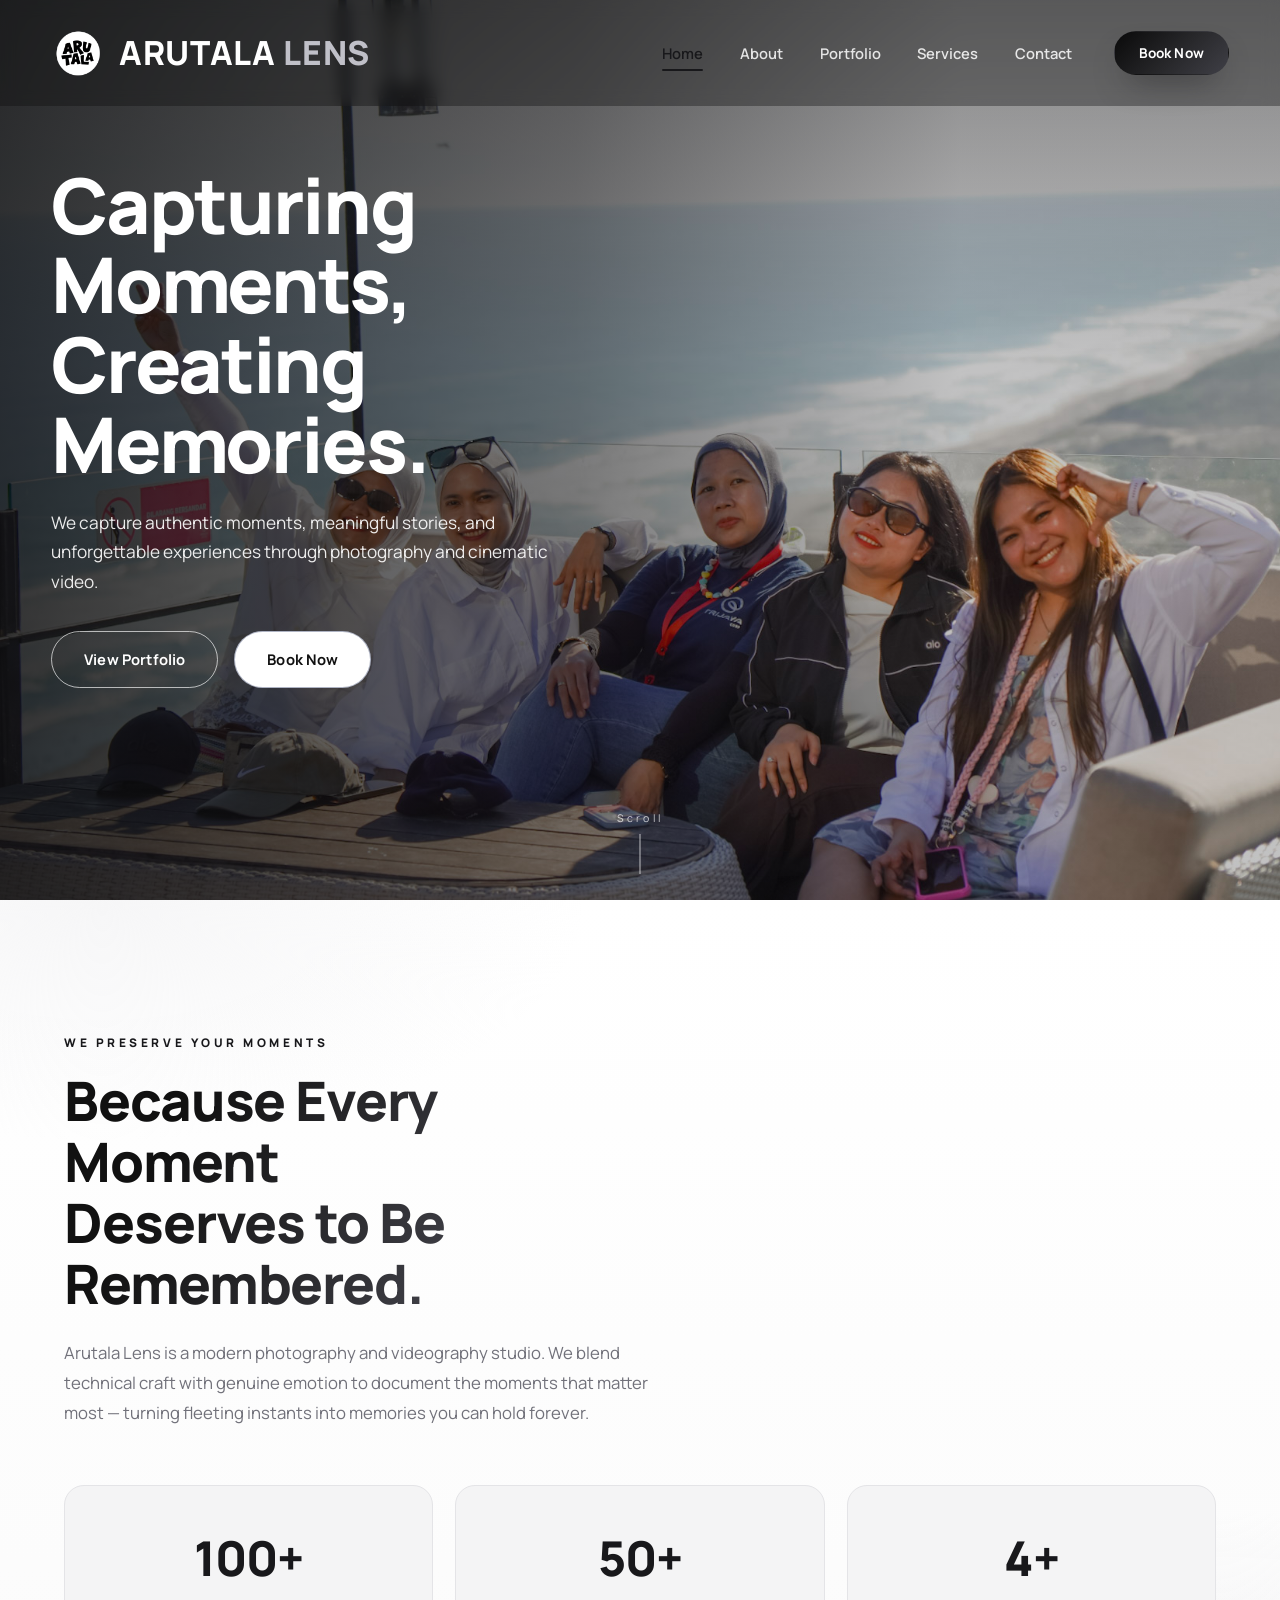
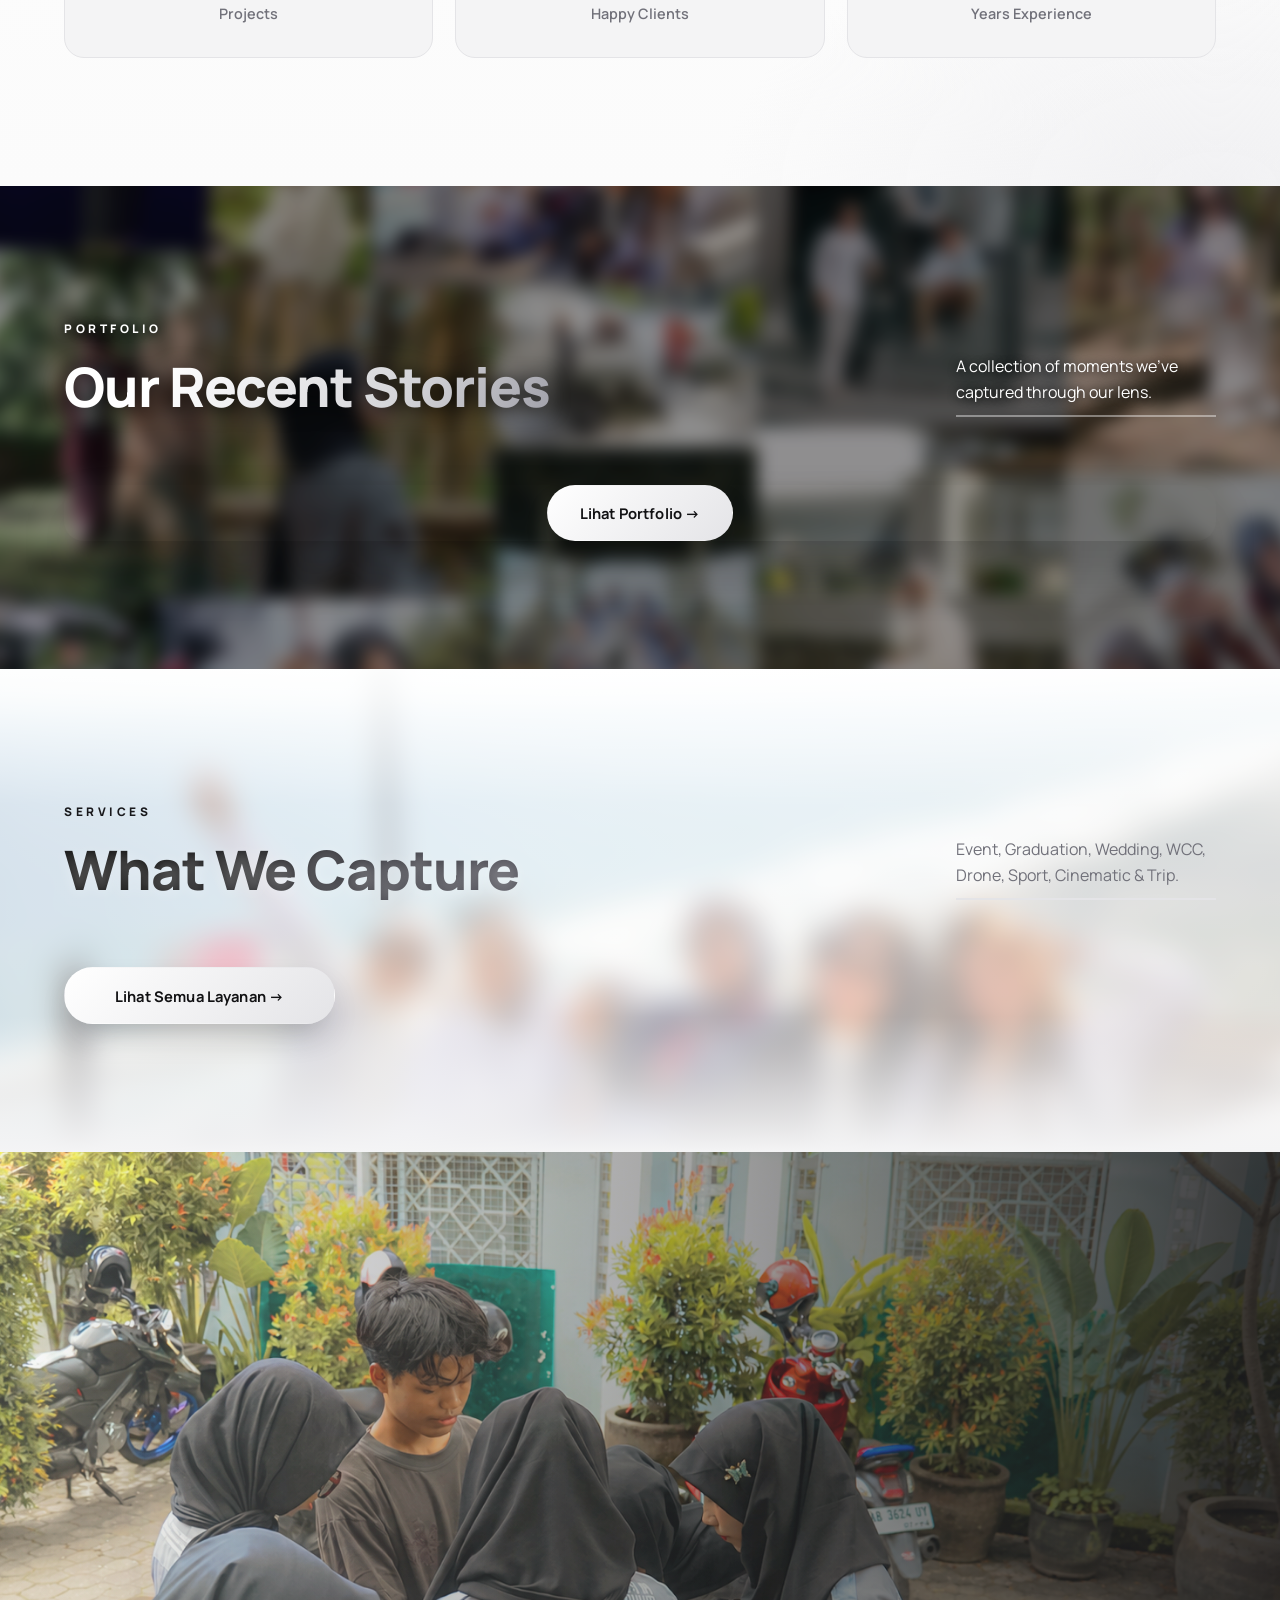
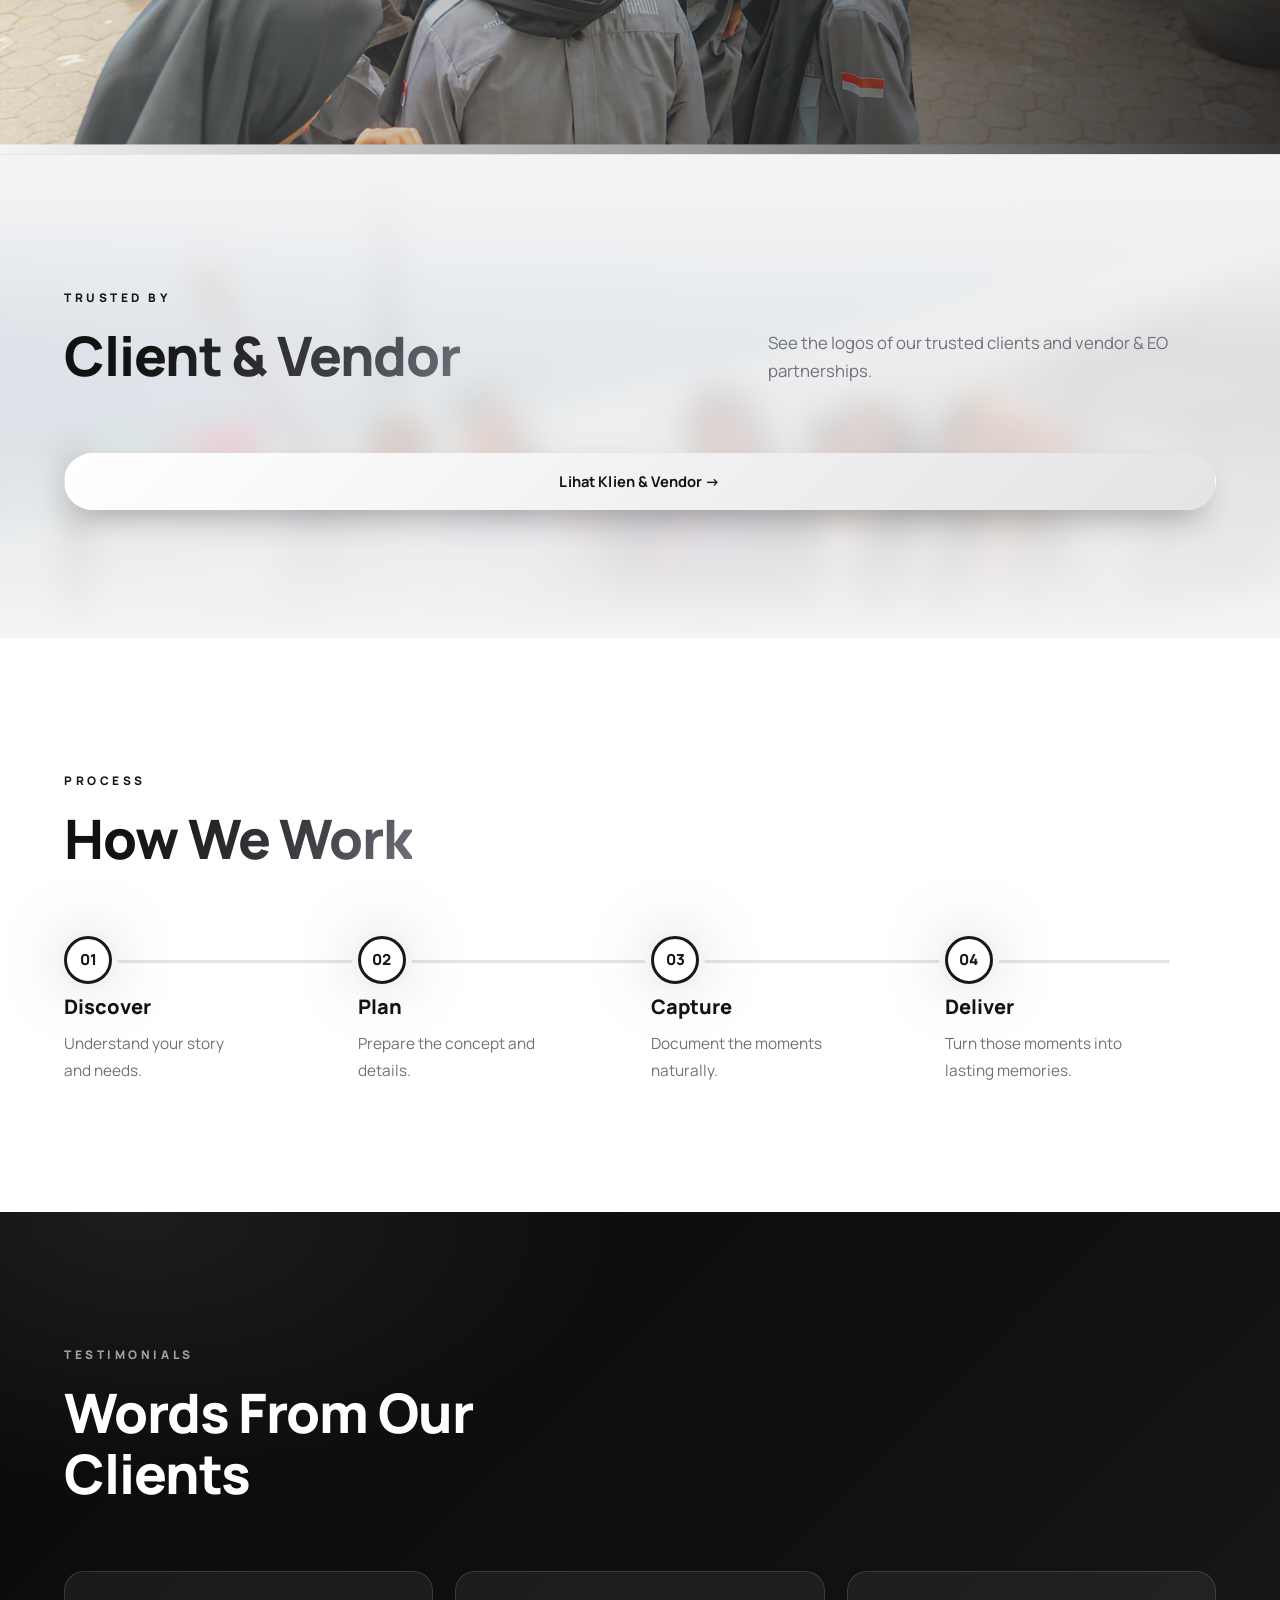
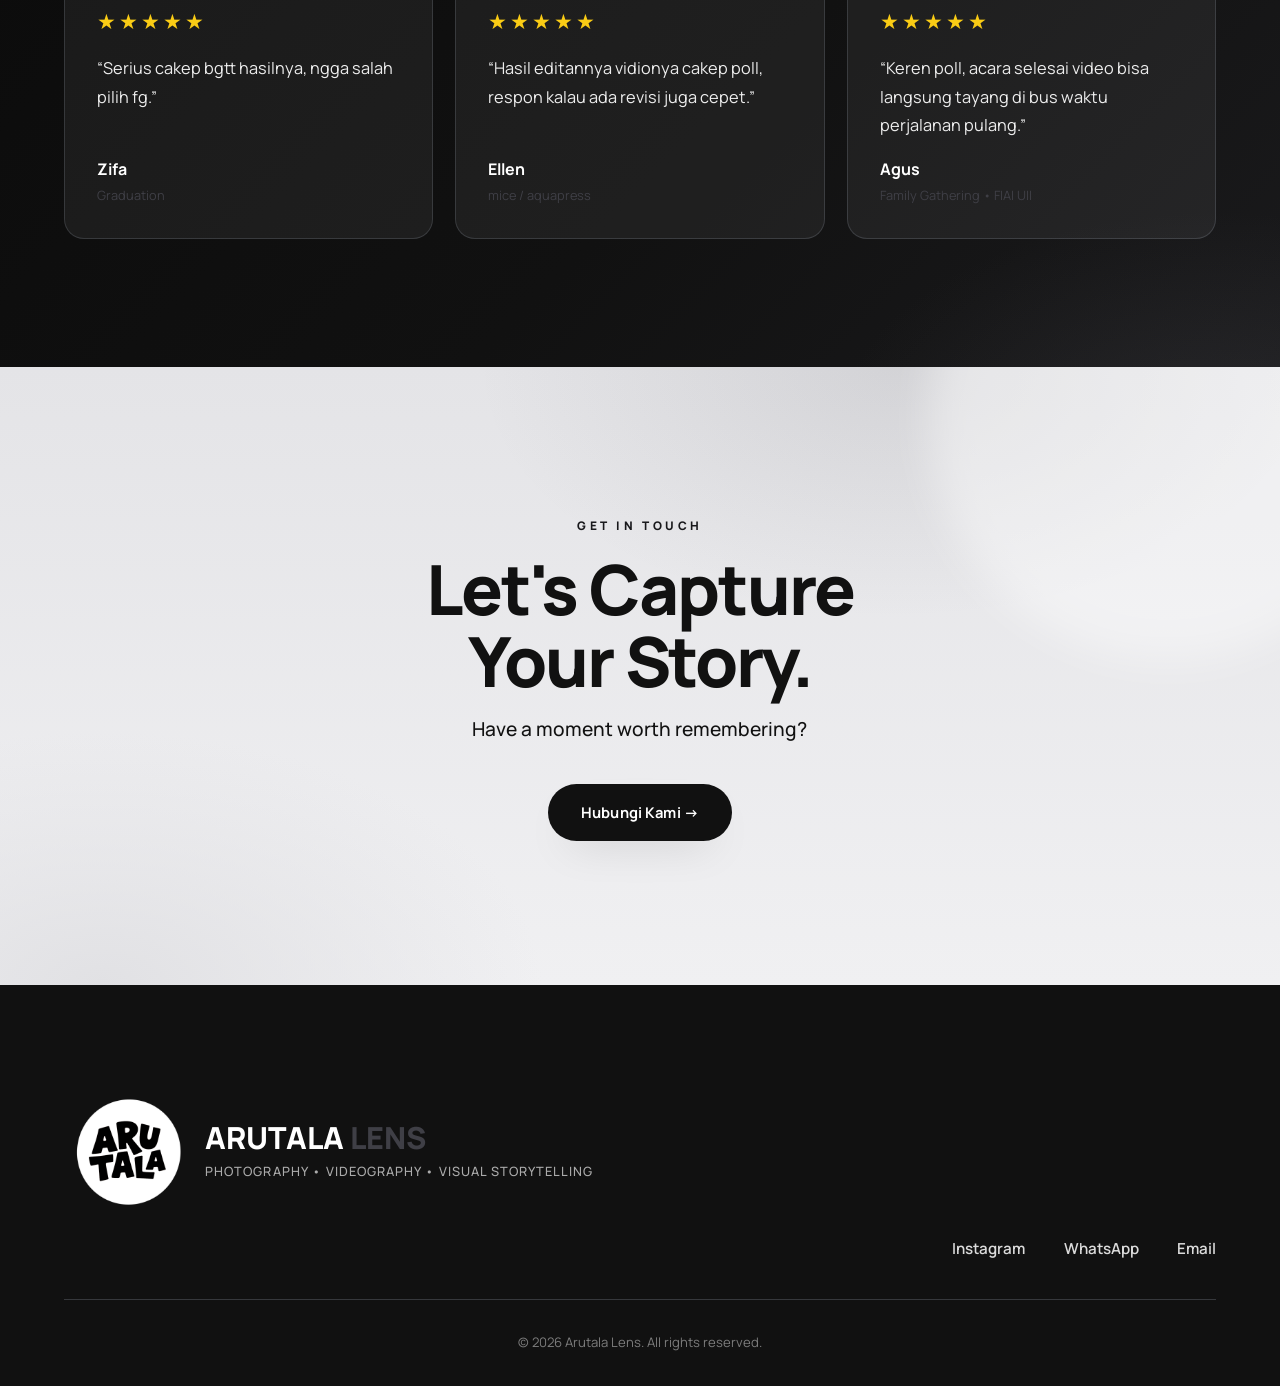
==== index.html @ d54beae3 "Deploy Arutala Lens v2 — multi-page site with about/portfolio/services/contact" ====
<!DOCTYPE html>
<html lang="en">
<head>
  <meta charset="UTF-8" />
  <meta name="viewport" content="width=device-width, initial-scale=1.0" />
  <title>Arutala Lens — Photography • Videography • Documentation</title>
  <meta name="description" content="Arutala Lens is a modern photography and videography studio preserving authentic moments through cinematic visual storytelling." />

  <!-- Typography -->
  <link rel="preconnect" href="https://fonts.googleapis.com" />
  <link rel="preconnect" href="https://fonts.gstatic.com" crossorigin />
  <link href="https://fonts.googleapis.com/css2?family=Manrope:wght@300;400;500;600;700;800&display=swap" rel="stylesheet" />

  <link rel="stylesheet" href="css/style.css?v=117" />
</head>
<body>

  <!-- ================= NAVBAR ================= -->
  <header class="nav" id="navbar">
    <a href="#home" class="nav__brand">
      <img class="nav__logo-img" src="img/logo-arutala.png" alt="Arutala Lens logo" />
      <span class="nav__brandtext">Arutala <em>Lens</em></span>
    </a>

    <nav class="nav__menu" id="navMenu" aria-label="Main navigation">
      <a href="#home" class="nav__link active">Home</a>
      <a href="about.html" class="nav__link">About</a>
      <a href="portfolio.html" class="nav__link">Portfolio</a>
      <a href="services.html" class="nav__link">Services</a>
      <a href="contact.html" class="nav__link">Contact</a>
    </nav>

    <div class="nav__right">
      <div class="nav__cta-wrap"><a href="https://wa.me/62882005742702" class="btn btn--primary nav__cta" style="padding:0.6rem 1.5rem;font-size:0.85rem;">Book Now</a></div>
      <button class="nav__toggle" id="navToggle" aria-label="Toggle menu" aria-expanded="false">
        <span></span><span></span><span></span>
      </button>
    </div>
  </header>

  <!-- ================= HERO ================= -->
  <section class="hero" id="home">
    <div class="hero__bg" aria-hidden="true">
      <video class="hero__video" autoplay muted loop playsinline preload="auto" poster="img/hero-bg.jpg">
        <source src="img/hero-video.mp4" type="video/mp4" />
      </video>
    </div>
    <div class="hero__shade" aria-hidden="true"></div>

    <div class="container hero__inner">
      <div class="hero__content">
        <h1 class="hero__title reveal" data-delay="80">Capturing<br />Moments,<br /><span class="hero__title-accent">Creating</span><br />Memories.</h1>
        <p class="hero__sub reveal" data-delay="160">
          We capture authentic moments, meaningful stories, and unforgettable
          experiences through photography and cinematic video.
        </p>
        <div class="hero__actions reveal" data-delay="240">
          <a href="#portfolio" class="btn btn--ghost-light">View Portfolio</a>
          <a href="https://wa.me/62882005742702" class="btn btn--secondary">Book Now</a>
        </div>
      </div>
    </div>

    <div class="hero__scroll" aria-hidden="true">
      <span>Scroll</span>
      <span class="hero__line"></span>
    </div>
  </section>

  <!-- ================= TRUST / INTRO ================= -->
  <section class="intro">
    <div class="container">
      <div class="intro__text reveal">
        <p class="eyebrow reveal">We Preserve Your Moments</p>
        <h2 class="section-title reveal" data-delay="80">Because Every Moment<br />Deserves to Be Remembered.</h2>
        <p class="intro__para reveal" data-delay="160">
          Arutala Lens is a modern photography and videography studio. We blend
          technical craft with genuine emotion to document the moments that matter
          most — turning fleeting instants into memories you can hold forever.
        </p>
      </div>

      <div class="intro__stats reveal" data-delay="240">
        <div class="stat">
          <span class="stat__num">100+</span>
          <span class="stat__label">Projects</span>
        </div>
        <div class="stat">
          <span class="stat__num">50+</span>
          <span class="stat__label">Happy Clients</span>
        </div>
        <div class="stat">
          <span class="stat__num">4+</span>
          <span class="stat__label">Years Experience</span>
        </div>
      </div>
    </div>
  </section>

  <!-- ================= PORTFOLIO (dipindah ke portfolio.html) ================= -->
  <section class="portfolio" id="portfolio">
    <div class="portfolio__bg" aria-hidden="true">
      <img src="download/portoo.jpeg" alt="" />
      <div class="portfolio__bg-shade"></div>
    </div>
    <div class="container">
      <div class="section-head reveal">
        <div>
          <p class="eyebrow">Portfolio</p>
          <h2 class="section-title">Our Recent Stories</h2>
        </div>
        <p class="section-sub">A collection of moments we've captured through our lens.</p>
      </div>
      <div class="portfolio__photo reveal" style="display:flex;justify-content:center;">
        <a href="portfolio.html" class="btn btn--primary btn--bright">Lihat Portfolio &rarr;</a>
      </div>
    </div>
  </section>

  <!-- ================= SERVICES (dipindah ke services.html) ================= -->
  <section class="services" id="services">
    <div class="services__bg" aria-hidden="true">
      <img src="img/hero-bg.jpg" alt="" />
      <div class="services__bg-shade"></div>
    </div>
    <div class="container">
      <div class="section-head reveal">
        <div>
          <p class="eyebrow">Services</p>
          <h2 class="section-title">What We Capture</h2>
        </div>
        <p class="section-sub">Event, Graduation, Wedding, WCC, Drone, Sport, Cinematic &amp; Trip.</p>
      </div>
      <div class="services__grid reveal" style="justify-content:center;">
        <a href="services.html" class="btn btn--primary btn--bright">Lihat Semua Layanan &rarr;</a>
      </div>
    </div>
  </section>

  <!-- ================= ABOUT (link ke halaman multi-page) ================= -->
  <section class="about" id="about">
    <div class="about__bg"><img src="img/mee2.png" alt="" /></div>
    <div class="about__bg-shade"></div>
    <div class="container about__grid">
      <div class="about__text reveal" data-delay="120">
        <p class="eyebrow">About Arutala Lens</p>
        <h2 class="section-title">Your Story,<br />Through Our Lens.</h2>
        <p class="about__copy">
          Arutala Lens is a documentation studio focused on capturing genuine emotions
          and meaningful moments through photography and cinematic videography.
        </p>
        <a href="about.html" class="btn btn--primary btn--bright">Selengkapnya Tentang Kami &rarr;</a>
      </div>
    </div>
  </section>

  <!-- ================= CLIENTS & VENDORS (dipindah ke about.html) ================= -->
  <section class="clients" id="clients">
    <div class="clients__bg" aria-hidden="true">
      <img src="img/hero-bg.jpg" alt="" />
      <div class="clients__bg-shade"></div>
    </div>
    <div class="container">
      <div class="section-head reveal">
        <div>
          <p class="eyebrow">Trusted By</p>
          <h2 class="section-title">Client &amp; Vendor</h2>
        </div>
        <p class="clients__intro">See the logos of our trusted clients and vendor &amp; EO partnerships.</p>
      </div>
      <div class="clients__grid reveal" style="justify-content:center;">
        <a href="about.html" class="btn btn--primary btn--bright">Lihat Klien &amp; Vendor &rarr;</a>
      </div>
    </div>
  </section>

  <!-- ================= PROCESS ================= -->
  <section class="process">
    <div class="container">
      <div class="section-head reveal">
        <div>
          <p class="eyebrow">Process</p>
          <h2 class="section-title">How We Work</h2>
        </div>
      </div>

      <div class="timeline">
        <div class="timeline__node reveal" style="--i:0">
          <span class="timeline__bar"></span>
          <span class="timeline__num">01</span>
          <h4 class="timeline__title">Discover</h4>
          <p class="timeline__desc">Understand your story and needs.</p>
        </div>
        <div class="timeline__node reveal" style="--i:1">
          <span class="timeline__bar"></span>
          <span class="timeline__num">02</span>
          <h4 class="timeline__title">Plan</h4>
          <p class="timeline__desc">Prepare the concept and details.</p>
        </div>
        <div class="timeline__node reveal" style="--i:2">
          <span class="timeline__bar"></span>
          <span class="timeline__num">03</span>
          <h4 class="timeline__title">Capture</h4>
          <p class="timeline__desc">Document the moments naturally.</p>
        </div>
        <div class="timeline__node reveal" style="--i:3">
          <span class="timeline__bar"></span>
          <span class="timeline__num">04</span>
          <h4 class="timeline__title">Deliver</h4>
          <p class="timeline__desc">Turn those moments into lasting memories.</p>
        </div>
      </div>
    </div>
  </section>

  <!-- ================= TESTIMONIAL ================= -->
  <section class="testimonial">
    <div class="container">
      <div class="section-head reveal">
        <div>
          <p class="eyebrow" style="color:#A1A1AA">Testimonials</p>
          <h2 class="section-title" style="color:var(--white)">Words From Our Clients</h2>
        </div>
      </div>

      <div class="testimonial__grid">
        <figure class="quote reveal">
          <div class="quote__stars">&starf;&starf;&starf;&starf;&starf;</div>
          <blockquote>&ldquo;Serius cakep bgtt hasilnya, ngga salah pilih fg.&rdquo;</blockquote>
          <figcaption>
            <span class="quote__name">Zifa</span>
            <span class="quote__type">Graduation</span>
          </figcaption>
        </figure>
        <figure class="quote reveal" data-delay="100">
          <div class="quote__stars">&starf;&starf;&starf;&starf;&starf;</div>
          <blockquote>&ldquo;Hasil editannya vidionya cakep poll, respon kalau ada revisi juga cepet.&rdquo;</blockquote>
          <figcaption>
            <span class="quote__name">Ellen</span>
            <span class="quote__type">mice / aquapress</span>
          </figcaption>
        </figure>
        <figure class="quote reveal" data-delay="200">
          <div class="quote__stars">&starf;&starf;&starf;&starf;&starf;</div>
          <blockquote>&ldquo;Keren poll, acara selesai video bisa langsung tayang di bus waktu perjalanan pulang.&rdquo;</blockquote>
          <figcaption>
            <span class="quote__name">Agus</span>
            <span class="quote__type">Family Gathering &bull; FIAI UII</span>
          </figcaption>
        </figure>
      </div>
    </div>
  </section>

  <!-- ================= CTA / CONTACT (dipindah ke contact.html) ================= -->
  <section class="cta" id="contact">
    <div class="container cta__inner">

      <div class="cta__content">
        <p class="eyebrow reveal">Get in Touch</p>
        <h2 class="cta__title reveal" data-delay="80">Let's Capture<br />Your Story.</h2>
        <p class="cta__sub reveal" data-delay="160">Have a moment worth remembering?</p>
        <div class="cta__actions reveal" data-delay="240">
          <a href="contact.html" class="btn btn--navy btn--bright">Hubungi Kami &rarr;</a>
        </div>
      </div>
    </div>
  </section>

  <!-- ================= FOOTER ================= -->
  <footer class="footer">
    <div class="container footer__inner">
      <div class="footer__brand">
        <img class="footer__logo-img" src="img/logo-arutala.png" alt="Arutala Lens logo" />
        <div class="footer__brandtext">Arutala <em>Lens</em>
          <p class="footer__tag">Photography &bull; Videography &bull; Visual Storytelling</p>
        </div>
      </div>

      <div class="footer__links">
        <a href="https://www.instagram.com/arutala.lens?igsh=ZDhsaTB5b3d1OWEx" class="footer__link">Instagram</a>
        <a href="https://wa.me/62882005742702" class="footer__link">WhatsApp</a>
        <a href="mailto:hello@arutalalens.com" class="footer__link">Email</a>
      </div>
    </div>
    <p class="footer__copy">&copy; 2026 Arutala Lens. All rights reserved.</p>
  </footer>

  <script src="js/script.js"></script>
</body>
</html>
---- css/style.css ----
/* ============================================================
   ARUTALA LENS — Landing Page v2
   Modern • Clean • Cinematic • Professional (Blue theme)
   Palette: Monochrome — Black & Grey
   ============================================================ */

:root {
  --bright: #18181B;
  --sky: #3F3F46;
  --light: #E4E4E7;
  --very-light: #F4F4F5;
  --navy: #111111;
  --navy-deep: #0A0A0A;
  --white: #FFFFFF;
  --ink: #111111;
  --muted: #71717A;

  --radius: 20px;
  --radius-sm: 12px;

  --shadow-soft: 0 24px 60px -28px rgba(24, 24, 27, 0.4);
  --shadow-card: 0 18px 44px -22px rgba(17, 17, 17, 0.25);

  --glow: 0 0 60px rgba(120, 120, 128, 0.35);

  --ease: cubic-bezier(0.22, 1, 0.36, 1);
  --nav-h: 106px;
}

* { margin: 0; padding: 0; box-sizing: border-box; }

html {
  scroll-behavior: smooth;
  scroll-padding-top: var(--nav-h);
}

body {
  font-family: "Manrope", "Segoe UI", sans-serif;
  color: var(--ink);
  background: var(--white);
  line-height: 1.65;
  -webkit-font-smoothing: antialiased;
  overflow-x: hidden;
}

img { display: block; max-width: 100%; }
a { color: inherit; text-decoration: none; }

.container { width: min(1200px, 90%); margin-inline: auto; }

.eyebrow {
  display: inline-block;
  font-size: 0.74rem;
  font-weight: 800;
  letter-spacing: 0.3em;
  text-transform: uppercase;
  color: var(--bright);
  margin-bottom: 1.1rem;
}

.section-title {
  font-size: clamp(2rem, 4.4vw, 3.4rem);
  font-weight: 800;
  letter-spacing: -0.02em;
  line-height: 1.12;
  background: linear-gradient(120deg, #111111 20%, #3F3F46 70%, #71717A 100%);
  -webkit-background-clip: text;
  background-clip: text;
  color: transparent;
  max-width: 16ch;
}

/* ---------- Buttons ---------- */
.btn {
  display: inline-flex;
  align-items: center;
  justify-content: center;
  gap: 0.5rem;
  padding: 0.95rem 2rem;
  border-radius: 50px;
  font-family: "Manrope", sans-serif;
  font-size: 0.92rem;
  font-weight: 700;
  letter-spacing: 0.01em;
  cursor: pointer;
  border: 1.5px solid transparent;
  white-space: nowrap;
  transition: transform 0.4s var(--ease), box-shadow 0.4s var(--ease),
              background 0.3s, color 0.3s, border-color 0.3s, filter 0.3s;
}
.btn:hover { transform: translateY(-3px); }

.btn--primary {
  background: linear-gradient(135deg, #0A0A0A 0%, #28282B 55%, #3F3F46 100%);
  color: var(--white);
  box-shadow: 0 16px 32px -14px rgba(24, 24, 27, 0.7);
}
.btn--primary:hover {
  filter: brightness(1.08);
  box-shadow: 0 20px 40px -14px rgba(24, 24, 27, 0.8);
}
.btn--primary:hover { background: var(--sky); box-shadow: 0 22px 42px -16px rgba(24, 24, 27, 0.8); }

/* Tombol cerah (About — Get to Know Us) */
.btn--bright {
  background: linear-gradient(135deg, #FFFFFF 0%, #E4E4E7 100%);
  color: #111113;
  box-shadow: 0 16px 34px -14px rgba(24, 24, 27, 0.45);
}
.btn--bright:hover {
  background: #fff;
  color: #000;
  box-shadow: 0 20px 40px -14px rgba(24, 24, 27, 0.5);
}

.btn--secondary {
  border-color: rgba(23, 37, 84, 0.35);
  color: var(--navy);
  background: var(--white);
}
.btn--secondary:hover { border-color: var(--bright); color: var(--bright); background: var(--very-light); }

.btn--ghost-light {
  border-color: rgba(255,255,255,0.65);
  color: var(--white);
  background: transparent;
}
.btn--ghost-light:hover {
  border-color: var(--white);
  color: var(--white);
  background: rgba(255,255,255,0.12);
}

.btn--navy {
  background: var(--navy);
  color: var(--white);
  box-shadow: var(--shadow-card);
}
.btn--navy:hover { background: var(--navy-deep); }

.btn--outline-navy {
  border-color: rgba(23, 37, 84, 0.4);
  color: var(--navy);
  background: transparent;
}
.btn--outline-navy:hover { border-color: var(--navy); background: var(--navy); color: var(--white); }

/* ============================================================
   NAVBAR
   ============================================================ */
.nav {
  position: fixed;
  top: 0; left: 0; right: 0;
  z-index: 100;
  display: flex;
  align-items: center;
  justify-content: space-between;
  height: var(--nav-h);
  padding-inline: clamp(1.2rem, 4vw, 3.5rem);
  background: rgba(12,12,14,0.35);
  backdrop-filter: blur(8px);
  -webkit-backdrop-filter: blur(8px);
  transition: background 0.4s, height 0.4s var(--ease), box-shadow 0.4s;
}

.nav.scrolled {
  height: 90px;
  background: rgba(255, 255, 255, 0.92);
  box-shadow: 0 8px 30px -20px rgba(23, 37, 84, 0.35);
}

.nav__brand { display: flex; align-items: center; gap: 1rem; }
.nav__logo-img {
  height: 92px;
  width: auto;
  object-fit: contain;
  transition: height 0.4s var(--ease);
}
.nav.scrolled .nav__logo-img { height: 74px; }
.nav__brandtext {
  font-family: "Manrope", sans-serif;
  font-size: clamp(1.7rem, 2.6vw, 2.3rem);
  font-weight: 800;
  letter-spacing: 0.02em;
  color: var(--white);
  line-height: 1;
  text-transform: uppercase;
}
.nav__brandtext em { font-style: normal; color: #C0C0C8; }
.nav.scrolled .nav__brandtext { color: #111111; }
.nav.scrolled .nav__brandtext em { color: #3F3F46; }

.nav__menu { display: flex; gap: 2.3rem; margin-left: auto; margin-right: 2.6rem; }
.nav__link {
  position: relative;
  font-size: 0.92rem;
  font-weight: 600;
  color: var(--white);
  opacity: 0.85;
  transition: opacity 0.3s, color 0.3s;
}
.nav__link:hover { opacity: 1; color: var(--white); }
.nav.scrolled .nav__link { color: #111111; }
.nav.scrolled .nav__link:hover { color: var(--bright); }
.nav__link::after {
  content: "";
  position: absolute;
  left: 0; bottom: -6px;
  width: 100%; height: 2.5px;
  border-radius: 2px;
  background: var(--bright);
  transform: scaleX(0);
  transform-origin: left;
  transition: transform 0.4s var(--ease);
}
.nav__link:hover::after, .nav__link.active::after { transform: scaleX(1); }
.nav__link.active { opacity: 1; color: var(--bright); }

.nav__right { display: flex; align-items: center; gap: 1rem; }
.nav__cta:hover { transform: translateY(-2px); }

.nav__toggle {
  display: none;
  flex-direction: column;
  justify-content: center;
  gap: 5px;
  width: 42px; height: 42px;
  background: none;
  border: none;
  cursor: pointer;
  color: var(--white);
  z-index: 120;
}
.nav.scrolled .nav__toggle { color: #111111; }
.nav__toggle span {
  width: 100%; height: 2.5px;
  background: currentColor;
  border-radius: 2px;
  transition: transform 0.4s var(--ease), opacity 0.3s;
}
.nav__toggle.open span:nth-child(1) { transform: translateY(7.5px) rotate(45deg); }
.nav__toggle.open span:nth-child(2) { opacity: 0; }
.nav__toggle.open span:nth-child(3) { transform: translateY(-7.5px) rotate(-45deg); }

/* ============================================================
   HERO
   ============================================================ */
.hero {
  position: relative;
  min-height: 100vh;
  min-height: 100svh;
  display: flex;
  align-items: center;
  position: relative;
  isolation: isolate;
  overflow: hidden;
  padding: var(--nav-h) 0 clamp(6rem, 12vw, 10rem);
}
.hero__bg {
  position: absolute;
  inset: 0;
  z-index: -2;
}
.hero__bg img,
.hero__video {
  width: 100%; height: 100%;
  object-fit: cover;
}
.hero__shade {
  position: absolute;
  inset: 0;
  z-index: -1;
  background:
    linear-gradient(90deg, rgba(12,12,14,0.82) 0%, rgba(12,12,14,0.55) 45%, rgba(12,12,14,0.25) 75%),
    linear-gradient(180deg, rgba(12,12,14,0.35) 0%, transparent 40%);
}

.hero__inner {
  display: block;
  max-width: 640px;
  margin-inline: auto;
  margin-left: 0;
  position: relative;
}
.hero__content {
  padding-left: clamp(0.25rem, 4vw, 4rem);
}

.hero__title {
  font-size: clamp(2.7rem, 6vw, 5rem);
  font-weight: 800;
  letter-spacing: -0.03em;
  line-height: 1.04;
  color: var(--white);
  margin-bottom: 1.5rem;
}
.hero__title-accent em {
  font-style: normal;
  background: linear-gradient(120deg, #FFFFFF 0%, #C0C0C8 45%, #7A7A82 100%);
  -webkit-background-clip: text;
  background-clip: text;
  color: transparent;
}
.hero__sub {
  max-width: 32rem;
  font-size: clamp(1rem, 1.35vw, 1.15rem);
  font-weight: 400;
  color: rgba(255,255,255,0.9);
  line-height: 1.7;
  margin-bottom: 2.2rem;
}
.hero__actions { display: flex; gap: 1rem; flex-wrap: wrap; }

.hero__poster {
  position: relative;
  justify-self: center;
  width: min(100%, 360px);
}
.hero__frame {
  position: relative;
  width: 100%;
  aspect-ratio: 4 / 5;
  border-radius: var(--radius);
  overflow: hidden;
  box-shadow: var(--shadow-soft);
  border: 1px solid var(--light);
}
.hero__frame::after {
  content: "";
  position: absolute;
  inset: 0;
  border-radius: var(--radius);
  box-shadow: inset 0 0 0 6px rgba(255,255,255,0.25);
  pointer-events: none;
}
.hero__frame img {
  width: 100%; height: 100%;
  object-fit: cover;
  transform: scale(1.06);
  transition: transform 1.4s var(--ease);
}
.hero__frame:hover img { transform: scale(1.01); }
.hero__badge {
  position: absolute;
  top: 1.2rem; left: 1.2rem;
  font-size: 0.78rem;
  font-weight: 700;
  letter-spacing: 0.05em;
  color: var(--white);
  background: rgba(17,17,17,0.6);
  backdrop-filter: blur(4px);
  padding: 0.4rem 1rem;
  border-radius: 50px;
}
.hero__floating-label {
  position: absolute;
  bottom: -1rem; left: -1.4rem;
  font-size: 0.78rem;
  font-weight: 600;
  color: var(--white);
  background: rgba(17,17,17,0.7);
  border: 1px solid var(--light);
  padding: 0.55rem 1.1rem;
  border-radius: 50px;
  box-shadow: var(--shadow-soft);
  white-space: nowrap;
  backdrop-filter: blur(4px);
}

.hero__scroll {
  position: absolute;
  bottom: 1.6rem; left: 50%;
  transform: translateX(-50%);
  display: flex;
  flex-direction: column;
  align-items: center;
  gap: 0.45rem;
  font-size: 0.66rem;
  letter-spacing: 0.3em;
  color: rgba(255,255,255,0.75);
}
.hero__line {
  width: 1.5px; height: 40px;
  background: rgba(255,255,255,0.35);
  position: relative;
  overflow: hidden;
}
.hero__line::after {
  content: "";
  position: absolute; top: -100%;
  left: 0; width: 100%; height: 100%;
  background: var(--white);
  animation: scrollline 2.4s var(--ease) infinite;
}
@keyframes scrollline { to { top: 100%; } }

/* ============================================================
   SECTION HEAD
   ============================================================ */
.section-head {
  display: flex;
  justify-content: space-between;
  align-items: flex-end;
  gap: 2rem;
  margin-bottom: clamp(2.8rem, 6vw, 4.2rem);
}
.section-sub {
  max-width: 26ch;
  color: var(--muted);
  font-weight: 400;
  padding-bottom: 0.6rem;
  border-bottom: 2px solid var(--light);
}

/* ============================================================
   INTRO / TRUST
   ============================================================ */
.intro {
  padding: clamp(5rem, 10vw, 8.5rem) 0;
  background:
    radial-gradient(800px 400px at 8% 0%, #F6F6F7 0%, transparent 60%),
    radial-gradient(900px 500px at 95% 100%, #F1F1F3 0%, transparent 55%),
    linear-gradient(180deg, #FFFFFF 0%, #FBFBFB 100%);
}
.intro__text { max-width: 46rem; margin-bottom: 3.5rem; }
.intro__para {
  max-width: 38rem;
  margin-top: 1.5rem;
  color: var(--muted);
  font-weight: 400;
  font-size: 1.05rem;
  line-height: 1.8;
}
.intro__stats {
  display: grid;
  grid-template-columns: repeat(3, 1fr);
  gap: 1.4rem;
}
.stat {
  background: var(--very-light);
  border: 1px solid var(--light);
  border-radius: var(--radius);
  padding: 2rem;
  text-align: center;
  transition: transform 0.5s var(--ease), box-shadow 0.5s var(--ease), background 0.3s;
}
.stat:hover { transform: translateY(-6px); box-shadow: var(--shadow-card); background: var(--white); }
.stat__num {
  display: block;
  font-size: clamp(2.2rem, 4vw, 3rem);
  font-weight: 800;
  color: var(--bright);
  letter-spacing: -0.02em;
}
.stat__label {
  display: block;
  margin-top: 0.3rem;
  font-size: 0.9rem;
  font-weight: 600;
  color: var(--muted);
}

/* ============================================================
   PORTFOLIO
   ============================================================ */
.portfolio {
  position: relative;
  overflow: hidden;
  background: #0A0A0A;
  padding: clamp(5rem, 10vw, 8.5rem) 0;
}
.portfolio__bg {
  position: absolute;
  inset: 0;
  z-index: 0;
  overflow: hidden;
}
.portfolio__bg img {
  display: block;
  width: 100%;
  height: 100%;
  object-fit: cover;
  filter: blur(8px);
  transform: scale(1.08);
}
.portfolio__bg-shade {
  position: absolute;
  inset: 0;
  background: rgba(10, 10, 13, 0.45);
}
.portfolio > .container {
  position: relative;
  z-index: 1;
}
.portfolio__photo {
  width: 100%;
  max-width: 1200px;
  margin: 2rem auto 0;
  border-radius: var(--radius);
  overflow: hidden;
  box-shadow: 0 30px 60px -22px rgba(0,0,0,0.7);
}
.portfolio__photo img {
  display: block;
  width: 100%;
  height: auto;
  object-fit: cover;
}
.portfolio .section-title {
  background: linear-gradient(120deg, #FFFFFF 20%, #D4D4D8 70%, #A1A1AA 100%);
  -webkit-background-clip: text;
  background-clip: text;
  color: transparent;
  filter: drop-shadow(0 2px 10px rgba(0,0,0,0.9));
}
.portfolio .eyebrow { color: #fff; opacity: 1; text-shadow: 0 1px 8px rgba(0,0,0,0.9); }
.portfolio .section-sub {
  color: #ffffff;
  border-bottom-color: rgba(255,255,255,0.4);
  text-shadow: 0 1px 8px rgba(0,0,0,0.9);
}
.masonry {
  display: grid;
  grid-template-columns: repeat(4, 1fr);
  grid-auto-rows: 8px;
  gap: 1.4rem;
}
.card {
  position: relative;
  overflow: hidden;
  border-radius: var(--radius);
  grid-row: span calc(var(--h) / 8);
  box-shadow: var(--shadow-card);
  display: block;
  background: var(--light);
}
.card__media { position: absolute; inset: 0; }
.card__media img {
  width: 100%; height: 100%;
  object-fit: cover;
  transform: scale(1.02);
  transition: transform 1.2s var(--ease);
}
.card:hover .card__media img { transform: scale(1.12); }
.card__overlay {
  position: absolute;
  inset: 0;
  display: flex;
  flex-direction: column;
  justify-content: flex-end;
  align-items: flex-start;
  padding: 1.5rem;
  background: linear-gradient(180deg, transparent 35%, rgba(23,37,84,0.66) 100%);
  opacity: 0;
  transform: translateY(14px);
  transition: opacity 0.5s var(--ease), transform 0.5s var(--ease);
  color: var(--white);
}
.card:hover .card__overlay { opacity: 1; transform: translateY(0); }
.card__cat {
  font-size: 0.68rem;
  font-weight: 800;
  letter-spacing: 0.24em;
  text-transform: uppercase;
  color: var(--light);
  margin-bottom: 0.4rem;
}
.card__name { font-size: 1.25rem; font-weight: 700; margin-bottom: 0.6rem; }
.card__story {
  font-size: 0.82rem;
  font-weight: 600;
  padding: 0.4rem 1rem;
  border-radius: 50px;
  background: var(--bright);
  color: var(--white);
  box-shadow: 0 8px 20px -8px rgba(24,24,27,0.7);
}

/* ============================================================
   SERVICES
   ============================================================ */
.services {
  position: relative;
  overflow: hidden;
  padding: clamp(5rem, 10vw, 8.5rem) 0;
  background:
    radial-gradient(1200px 700px at 90% -10%, #E5E5E8 0%, transparent 60%),
    radial-gradient(1000px 620px at -10% 45%, #ECECEF 0%, transparent 55%),
    radial-gradient(800px 500px at 50% 110%, #E9E9EC 0%, transparent 60%),
    var(--white);
}
.services .container {
  position: relative;
  z-index: 1;
}
.services__bg {
  position: absolute;
  inset: 0;
  z-index: 0;
  overflow: hidden;
}
.services__bg img {
  width: 100%; height: 100%;
  object-fit: cover;
  filter: blur(14px) saturate(1.05);
  transform: scale(1.1);
  opacity: 0.9;
}
.services__bg-shade {
  position: absolute;
  inset: 0;
  background:
    linear-gradient(180deg, rgba(255,255,255,0.92) 0%, rgba(255,255,255,0.55) 28%, rgba(255,255,255,0.55) 72%, #F4F4F5 100%);
}
.services__grid { display: grid; grid-template-columns: repeat(4, 1fr); gap: 1.4rem; }
.service {
  background: var(--white);
  border: 1px solid var(--light);
  border-radius: var(--radius);
  padding: 2rem;
  transition: transform 0.5s var(--ease), box-shadow 0.5s var(--ease), border-color 0.3s;
}
.service:hover {
  transform: translateY(-8px);
  box-shadow: var(--shadow-soft);
  border-color: var(--sky);
}
.service__num {
  display: inline-flex;
  align-items: center; justify-content: center;
  width: 48px; height: 48px;
  font-weight: 800;
  color: var(--bright);
  background: var(--very-light);
  border-radius: 14px;
  margin-bottom: 1.8rem;
  font-size: 1.1rem;
}
.service__media {
  border-radius: var(--radius-sm);
  overflow: hidden;
  margin-bottom: 1.6rem;
  aspect-ratio: 4 / 5;
  background: var(--very-light);
  box-shadow: var(--shadow-card);
}
.service__video {
  width: 100%; height: 100%;
  object-fit: cover;
  display: block;
}

/* Video full-card service */
.service--video.service {
  padding: 0;
  overflow: hidden;
  border: none;
  box-shadow:
    0 40px 60px -18px rgba(17,17,20,0.5),
    0 18px 28px -12px rgba(17,17,20,0.4),
    0 6px 14px -6px rgba(17,17,20,0.28);
  transition: transform 0.5s var(--ease), box-shadow 0.5s var(--ease);
}
.service--video.service:hover {
  border: none;
  transform: translateY(-10px);
  box-shadow:
    0 55px 80px -20px rgba(17,17,20,0.55),
    0 24px 40px -14px rgba(17,17,20,0.45),
    0 10px 20px -8px rgba(17,17,20,0.35);
}
.service--video .service__media {
  margin: 0;
  border-radius: 0;
  aspect-ratio: auto;
  position: relative;
  width: 100%;
  height: 100%;
  min-height: 460px;
  box-shadow: none;
  background: #0a0a0a;
}
.service--video .service__video {
  position: absolute;
  inset: 0;
  width: 100%; height: 100%;
}
.service--video .service__overlay {
  position: relative;
  z-index: 2;
  padding: 2rem;
  display: flex;
  flex-direction: column;
  align-items: flex-start;
  justify-content: flex-end;
  pointer-events: none;
  min-height: 460px;
  background: linear-gradient(180deg, transparent 35%, rgba(10,10,10,0.85) 100%);
}
.service--video .service__num {
  background: rgba(255,255,255,0.2);
  color: var(--white);
  backdrop-filter: blur(4px);
  margin-bottom: 1rem;
}
.service--video .service__title {
  color: var(--white);
  margin-bottom: 0.5rem;
}
.service--video .service__desc {
  color: rgba(255,255,255,0.85);
}
.service--video .service__overlay { pointer-events: none; }
.service--video .service__btn {
  margin-top: 0.5rem;
  padding: 0.5rem 1.1rem;
  font-size: 0.8rem;
  background: linear-gradient(135deg, #FFD34D 0%, #FFB800 100%);
  color: #141414;
  border: none;
  box-shadow: 0 8px 18px -8px rgba(255,184,0,0.75);
  pointer-events: auto;
  transition: transform 0.3s var(--ease), background 0.3s var(--ease), box-shadow 0.3s;
}
.service--video .service__btn:hover {
  background: linear-gradient(135deg, #FFE07A 0%, #FFC229 100%);
  transform: translateY(-2px);
  box-shadow: 0 12px 24px -10px rgba(255,184,0,0.85);
}
.service--video .service__title { margin-bottom: 0; }

.service__title {
  font-size: 1.3rem;
  font-weight: 800;
  color: var(--navy);
  margin-bottom: 0.7rem;
  letter-spacing: -0.01em;
}
.service__desc { color: var(--muted); font-weight: 400; line-height: 1.7; font-size: 0.96rem; }

/* ============================================================
   PARTNERS (Vendor & EO)
   ============================================================ */
.partners {
  background: var(--white);
  padding: clamp(5rem, 10vw, 8.5rem) 0;
  border-bottom: 1px solid var(--light);
}
.partners__intro {
  max-width: 28rem;
  font-size: 1.05rem;
  line-height: 1.7;
  color: var(--muted);
}
.partners__grid {
  display: flex;
  flex-direction: column;
  gap: 0.12rem !important;
}
.partners__row {
  display: flex;
  flex-wrap: nowrap;
  align-items: center;
  justify-content: space-between;
  gap: 1.2rem;
}
.partners__row .partner-logo {
  flex: 1 1 0;
  min-width: 0;
}
.row-center {
  justify-content: center;
  gap: 0.6rem;
}
.row-center .partner-logo {
  flex: 0 1 auto;
}
.row-center .partner-logo__img {
  height: 5rem !important;
}
.row-center .partner-logo:nth-child(2) .partner-logo__img {
  height: 8.5rem !important;
}
.row-center .partner-logo:nth-child(3) .partner-logo__img {
  height: 7.5rem !important;
}
.row-joined {
  justify-content: center;
  gap: 0.8rem;
}
.row-joined .partner-logo {
  flex: 0 1 auto;
}
.partner-logo {
  display: flex;
  flex-direction: column;
  align-items: center;
  justify-content: center;
  gap: 0.5rem;
  padding: 1rem;
  text-align: center;
  transition: transform 0.5s var(--ease);
}
.partner-logo:hover {
  transform: translateY(-4px);
}
.partner-logo__mark {
  font-size: 1.9rem;
  color: var(--bright);
  line-height: 1;
  opacity: 0.4;
}
.partner-logo__name {
  font-family: "Manrope", sans-serif;
  font-size: 0.85rem;
  font-weight: 700;
  letter-spacing: 0.12em;
  text-transform: uppercase;
  color: var(--muted);
}
.partner-logo__img {
  height: 6.5rem;
  width: auto;
  max-width: 100%;
  object-fit: contain;
  display: block;
  margin: auto;
  border-radius: 16px;
  filter: drop-shadow(0 3px 6px rgba(24,24,27,0.22));
}
.partners__grid .partner-logo:nth-child(2) .partner-logo__img {
  height: 11rem;
}
.partners__grid .partner-logo:nth-child(3) .partner-logo__img {
  height: 10rem;
}
.partners__grid .partner-logo:nth-child(4) .partner-logo__img {
  height: 8rem;
}
.partners__grid .partner-logo:nth-child(5) .partner-logo__img {
  height: 8rem;
}
.partners__grid .partner-logo:nth-child(6) .partner-logo__img {
  height: 8rem;
}
.partners__grid .partner-logo:nth-child(7) .partner-logo__img {
  height: 8rem;
}
.card-zaza .partner-logo__img {
  height: 13rem !important;
}
.card-sk2 .partner-logo__img {
  height: 10rem;
}
.card-flyy .partner-logo__img,
.card-emtw .partner-logo__img,
.card-exposurr .partner-logo__img,
.card-hp .partner-logo__img {
  height: 9.5rem !important;
  width: 100%;
  max-width: 100%;
}
.card-flyy,
.card-emtw,
.card-exposurr,
.card-hp {
  min-height: 9.5rem;
  border-radius: 36px;
  overflow: hidden;
}

/* ============================================================
   CLIENTS
   ============================================================ */
.clients {
  position: relative;
  overflow: hidden;
  background: var(--very-light);
  padding: clamp(5rem, 10vw, 8.5rem) 0;
  border-top: 1px solid var(--light);
}
.clients__bg {
  position: absolute;
  inset: 0;
  z-index: 0;
  overflow: hidden;
}
.clients__bg img {
  width: 100%; height: 100%;
  object-fit: cover;
  filter: blur(14px) saturate(1.05);
  transform: scale(1.1);
  opacity: 0.42;
}
.clients__bg-shade {
  position: absolute;
  inset: 0;
  background:
    linear-gradient(180deg, var(--very-light) 0%, rgba(232,232,234,0.55) 40%, rgba(232,232,234,0.55) 60%, var(--very-light) 100%);
}
.clients .container {
  position: relative;
  z-index: 1;
}
.clients__intro {
  max-width: 28rem;
  font-size: 1.05rem;
  line-height: 1.7;
  color: var(--muted);
}
.clients__grid {
  display: flex;
  flex-direction: column;
  gap: 0.3rem;
}
.clients__row {
  display: flex;
  flex-wrap: nowrap;
  align-items: center;
  justify-content: space-between;
  gap: 1.2rem;
}
.clients__row .client-logo {
  flex: 1 1 0;
  min-width: 0;
}
.client-logo {
  display: flex;
  flex-direction: column;
  align-items: center;
  justify-content: center;
  align-content: center;
  gap: 0;
  padding: 0.8rem;
  text-align: center;
  transition: transform 0.5s var(--ease);
}
.client-logo:hover {
  transform: translateY(-4px);
}
.client-logo--blank {
  min-height: 8rem;
  background: var(--white);
  border: 1px dashed var(--light);
  border-radius: 14px;
}
.client-logo--blank:hover {
  transform: none;
}
.card-ms-b2,
.card-kdnn-b2,
.card-b2u {
  /* uniform sizing for row 2 */
}
.card-ms-b2 .client-logo__img,
.card-kdnn-b2 .client-logo__img,
.card-b2u .client-logo__img {
  height: 8rem !important;
  max-width: 100%;
}
.row-b3 {
  justify-content: center;
  gap: 0.5rem;
}
.row-b3 .client-logo {
  flex: 0 1 auto;
}
.card-fiaiii .client-logo__img {
  height: 7rem !important;
}
.card-smprn .client-logo__img {
  height: 9.5rem !important;
}
.card-mprk .client-logo__img {
  height: 6rem !important;
}
.card-muha .client-logo__img {
  height: 7rem !important;
}
.client-logo__img {
  height: 4.2rem;
  width: auto;
  max-width: 100%;
  object-fit: contain;
  display: block;
  margin: auto;
  filter: drop-shadow(0 3px 6px rgba(24,24,27,0.22));
}
.clients__grid .client-logo:first-child .client-logo__img {
  height: 8rem;
}
.clients__grid .client-logo:nth-child(7) .client-logo__img {
  height: 36rem;
}
.clients__grid .client-logo:nth-child(6) .client-logo__img {
  height: 10rem;
}
.clients__grid .client-logo:nth-child(3) .client-logo__img {
  height: 9.5rem;
}
.clients__grid .client-logo:nth-child(9) .client-logo__img {
  height: 20rem;
}
.clients__grid .client-logo:nth-child(10) .client-logo__img {
  height: 20rem;
}
.clients__grid .client-logo:nth-child(8) .client-logo__img {
  height: 20rem;
}
.clients__grid .client-logo:nth-child(11) .client-logo__img {
  height: 10rem;
}
.clients__grid .client-logo:nth-child(2) .client-logo__img {
  height: 3.6rem;
}
.clients__grid .client-logo:nth-child(5) .client-logo__img {
  height: 3rem;
}
.client-logo__name {
  font-family: "Manrope", sans-serif;
  font-size: 0.9rem;
  font-weight: 800;
  letter-spacing: 0.14em;
  text-transform: uppercase;
  color: var(--muted);
}
.client-logo__mark {
  font-size: 1.9rem;
  color: var(--bright);
  line-height: 1;
  opacity: 0.55;
}

/* ============================================================
   ABOUT
   ============================================================ */
.about {
  position: relative;
  overflow: hidden;
  background: var(--very-light);
  padding: clamp(5rem, 10vw, 8.5rem) 0;
}
.about__bg {
  position: absolute;
  inset: 0;
  z-index: 0;
  overflow: hidden;
}
.about__bg img {
  width: 100%; height: 100%;
  object-fit: cover;
  object-position: center 12%;
  filter: blur(0.5px) saturate(1.05);
  transform: scale(1.03) translateY(-3%);
  opacity: 0.9;
}
.about__bg-shade {
  position: absolute;
  inset: 0;
  z-index: 0;
  background: linear-gradient(90deg, rgba(244,244,245,0.15) 0%, rgba(24,24,27,0.4) 55%, rgba(24,24,27,0.85) 100%);
}
.about {
  position: relative;
  overflow: hidden;
  background: var(--very-light);
  padding: clamp(5rem, 10vw, 8.5rem) 0;
}
.about__grid {
  display: grid;
  grid-template-columns: 1fr;
  gap: clamp(2.5rem, 6vw, 5rem);
  align-items: center;
  position: relative;
  z-index: 1;
}
.about__text {
  justify-self: end;
  text-align: right;
  max-width: 640px;
  margin-right: clamp(1rem, 4vw, 4rem);
}

.about__copy {
  color: #E4E4E7;
  text-shadow: 0 1px 2px rgba(0,0,0,0.4);
  max-width: 32rem;
  font-weight: 400;
  font-size: 1.08rem;
  line-height: 1.8;
  margin-bottom: 2rem;
}
.about .section-title { color: #FFFFFF; }
.about .eyebrow { color: #A1A1AA; }

/* ============================================================
   PROCESS — Timeline
   ============================================================ */
.process { padding: clamp(5rem, 10vw, 8.5rem) 0; background: var(--white); }
.timeline {
  display: grid;
  grid-template-columns: repeat(4, 1fr);
  gap: 1.4rem;
  position: relative;
}
.timeline::before {
  content: "";
  position: absolute;
  top: 24px; left: 4%; right: 4%;
  height: 3px;
  background: var(--light);
  border-radius: 3px;
}
.timeline__node { position: relative; padding-top: 3.4rem; }
.timeline__bar {
  position: absolute;
  top: 0; left: 0;
  width: 48px; height: 48px;
  border-radius: 50%;
  background: var(--white);
  border: 3px solid var(--bright);
  box-shadow: 0 0 0 6px var(--very-light), var(--glow);
}
.timeline__num {
  position: absolute;
  top: 11px; left: 0;
  width: 48px; height: 27px;
  text-align: center;
  font-weight: 800;
  font-size: 0.95rem;
  color: var(--bright);
}
.timeline__title {
  font-size: 1.25rem;
  font-weight: 800;
  color: var(--navy);
  margin-bottom: 0.5rem;
}
.timeline__desc { color: var(--muted); font-weight: 400; font-size: 0.96rem; line-height: 1.7; max-width: 20ch; }

/* ============================================================
   TESTIMONIAL — Deep Navy
   ============================================================ */
.testimonial {
  background:
    radial-gradient(900px 500px at 10% 0%, rgba(63,63,70,0.35) 0%, transparent 55%),
    radial-gradient(700px 420px at 95% 110%, rgba(80,80,86,0.25) 0%, transparent 55%),
    linear-gradient(135deg, #0A0A0A 0%, #111111 60%, #1A1A1C 100%);
  padding: clamp(5rem, 10vw, 8.5rem) 0;
  color: var(--white);
}
.testimonial__grid {
  display: grid;
  grid-template-columns: repeat(3, 1fr);
  gap: 1.4rem;
}
.quote {
  background: rgba(255,255,255,0.06);
  border: 1px solid rgba(219,234,254,0.14);
  border-radius: var(--radius);
  padding: 2rem;
  display: flex;
  flex-direction: column;
  gap: 1rem;
  transition: background 0.4s, transform 0.5s var(--ease);
}
.quote:hover { background: rgba(255,255,255,0.1); transform: translateY(-6px); }
.quote__stars { color: #FACC15; letter-spacing: 3px; font-size: 1.3rem; }
.quote blockquote {
  font-weight: 400;
  line-height: 1.75;
  color: rgba(255,255,255,0.92);
  font-size: 1.02rem;
  flex: 1;
}
.quote figcaption { display: flex; flex-direction: column; }
.quote__name { font-weight: 700; color: var(--white); }
.quote__type { font-size: 0.8rem; color: var(--sky); margin-top: 0.15rem; }

/* ============================================================
   CTA / CONTACT
   ============================================================ */
.cta {
  background:
    radial-gradient(700px 420px at 70% 0%, rgba(63,63,70,0.10) 0%, transparent 60%),
    radial-gradient(800px 460px at 8% 100%, #E1E1E4 0%, transparent 55%),
    linear-gradient(180deg, #E4E4E7 0%, #F0F0F2 100%);
  padding: clamp(6rem, 12vw, 9rem) 0;
  position: relative;
  overflow: hidden;
}
.cta::before {
  content: "";
  position: absolute;
  top: -30%; right: -10%;
  width: 480px; height: 480px;
  border-radius: 50%;
  background: rgba(255,255,255,0.4);
  filter: blur(20px);
}
.cta__inner {
  display: grid;
  grid-template-columns: 1fr;
  gap: clamp(2rem, 5vw, 4rem);
  align-items: center;
  position: relative;
  justify-items: center;
  text-align: center;
}
.cta__title {
  font-size: clamp(2.4rem, 5.4vw, 4.4rem);
  font-weight: 800;
  letter-spacing: -0.03em;
  line-height: 1.05;
  color: var(--navy);
  margin-bottom: 1rem;
}
.cta__sub {
  font-size: 1.2rem;
  font-weight: 500;
  color: var(--navy);
  margin-bottom: 2.4rem;
}
.cta__actions { display: flex; gap: 1rem; flex-wrap: wrap; justify-content: center; }
/* ============================================================
   FOOTER
   ============================================================ */
.footer { background: var(--navy); color: var(--white); padding: 3.5rem 0 2rem; }
.footer__inner {
  display: flex;
  justify-content: space-between;
  align-items: flex-end;
  gap: 2rem;
  flex-wrap: wrap;
  padding-bottom: 2.4rem;
  border-bottom: 1px solid rgba(219,234,254,0.18);
}
.footer__brand { display: flex; align-items: center; gap: 1.1rem; }
.footer__logo-img {
  height: 220px;
  width: auto;
  object-fit: contain;
  align-self: flex-start;
}
.footer__brandtext {
  font-family: "Manrope", sans-serif;
  font-size: 1.9rem;
  font-weight: 800;
  color: var(--white);
  line-height: 1;
  text-transform: uppercase;
}
.footer__brandtext em { font-style: normal; color: var(--sky); }
.footer__tag {
  margin-top: 0.7rem;
  font-size: 0.8rem;
  letter-spacing: 0.08em;
  color: rgba(255,255,255,0.65);
  font-weight: 500;
}
.footer__links { display: flex; gap: 2.4rem; }
.footer__link {
  font-size: 0.95rem;
  font-weight: 600;
  color: rgba(255,255,255,0.85);
  transition: color 0.3s;
}
.footer__link:hover { color: var(--sky); }
.footer__copy {
  text-align: center;
  margin-top: 2rem;
  font-size: 0.82rem;
  color: rgba(255,255,255,0.45);
}

/* ============================================================
   REVEAL
   ============================================================ */
.reveal {
  opacity: 0;
  transform: translateY(34px);
  transition: opacity 0.9s var(--ease), transform 0.9s var(--ease);
  transition-delay: var(--d, 0s);
}
.reveal.in-view { opacity: 1; transform: translateY(0); }

@media (prefers-reduced-motion: reduce) {
  .reveal { opacity: 1; transform: none; }
  html { scroll-behavior: auto; }
}

/* ============================================================
   RESPONSIVE
   ============================================================ */
@media (max-width: 1024px) {
  .masonry { grid-template-columns: repeat(3, 1fr); }
  .services__grid { grid-template-columns: repeat(2, 1fr); }
  .timeline { grid-template-columns: repeat(2, 1fr); row-gap: 3rem; }
  .timeline::before { display: none; }
  .about__grid { gap: 3rem; }
}

@media (max-width: 880px) {
  .nav__menu {
    position: fixed;
    top: 0; right: 0;
    height: 100vh; width: min(72vw, 320px);
    flex-direction: column;
    justify-content: center;
    gap: 2.2rem;
    padding: 2rem;
    background: var(--navy);
    color: var(--white);
    transform: translateX(100%);
    transition: transform 0.55s var(--ease);
    box-shadow: -20px 0 60px -20px rgba(23,37,84,0.6);
  }
  .nav__menu.open { transform: translateX(0); }
  .nav__link { font-size: 1.15rem; opacity: 0.95; color: var(--white); }
  .nav__link.active { color: var(--sky); }
  .nav__toggle { display: flex; }
  .nav__cta-wrap { display: none; }

  .testimonial__grid { grid-template-columns: 1fr; }
  .intro__stats { grid-template-columns: 1fr 1fr; }
  .section-head { flex-direction: column; align-items: flex-start; gap: 1rem; }
  .clients__grid { grid-template-columns: repeat(3, 1fr); }
  .clients__row { flex-wrap: wrap; justify-content: center; gap: 1rem; }
  .partners__grid { gap: 1rem; }
  .partners__row { flex-wrap: wrap; justify-content: center; }
  .cta__inner { grid-template-columns: 1fr; }
}

@media (max-width: 640px) {
  .nav { height: 72px; }
  html { scroll-padding-top: 72px; }
  .nav__logo-img { height: 58px; }
  .nav.scrolled .nav__logo-img { height: 52px; }
  .nav__brandtext { font-size: 1.2rem; }
  .masonry { grid-template-columns: 1fr 1fr; gap: 1rem; }
  .services__grid { grid-template-columns: 1fr; }
  .clients__grid { grid-template-columns: repeat(2, 1fr); }
  .clients__row { flex-wrap: wrap; justify-content: center; gap: 0.9rem; }
  .clients__row .client-logo { flex: 1 1 40%; }
  .partners__row { flex-wrap: wrap; justify-content: center; gap: 0.8rem; }
  .partners__row .partner-logo { flex: 1 1 42%; }
  .intro__stats { grid-template-columns: 1fr; }
  .timeline { grid-template-columns: 1fr; }
  .hero__actions .btn { width: 100%; justify-content: center; }
  .cta__actions .btn { width: 100%; justify-content: center; }
  .footer__inner { flex-direction: column; align-items: flex-start; }
  .footer__links { gap: 1.8rem; }
}
/* ===== Judul terang untuk section dengan background gelap (multi-page) ===== */
.services .section-title {
  background: linear-gradient(120deg, #111111 20%, #3F3F46 70%, #52525B 100%);
  -webkit-background-clip: text;
  background-clip: text;
  color: transparent;
  text-shadow: 0 2px 14px rgba(255,255,255,0.35);
}
.contact-page .section-title {
  background: linear-gradient(120deg, #FFFFFF 20%, #D4D4D8 70%, #A1A1AA 100%);
  -webkit-background-clip: text;
  background-clip: text;
  color: transparent;
  max-width: 20ch;
}


/* ===== Hero About lebih tinggi (halaman about.html) ===== */
.about--hero {
  min-height: 100vh;
  display: flex;
  align-items: center;
  padding-top: clamp(8rem, 12vh, 10rem);
  padding-bottom: clamp(4rem, 6vh, 5rem);
}
.about--hero .about__grid { width: 100%; }
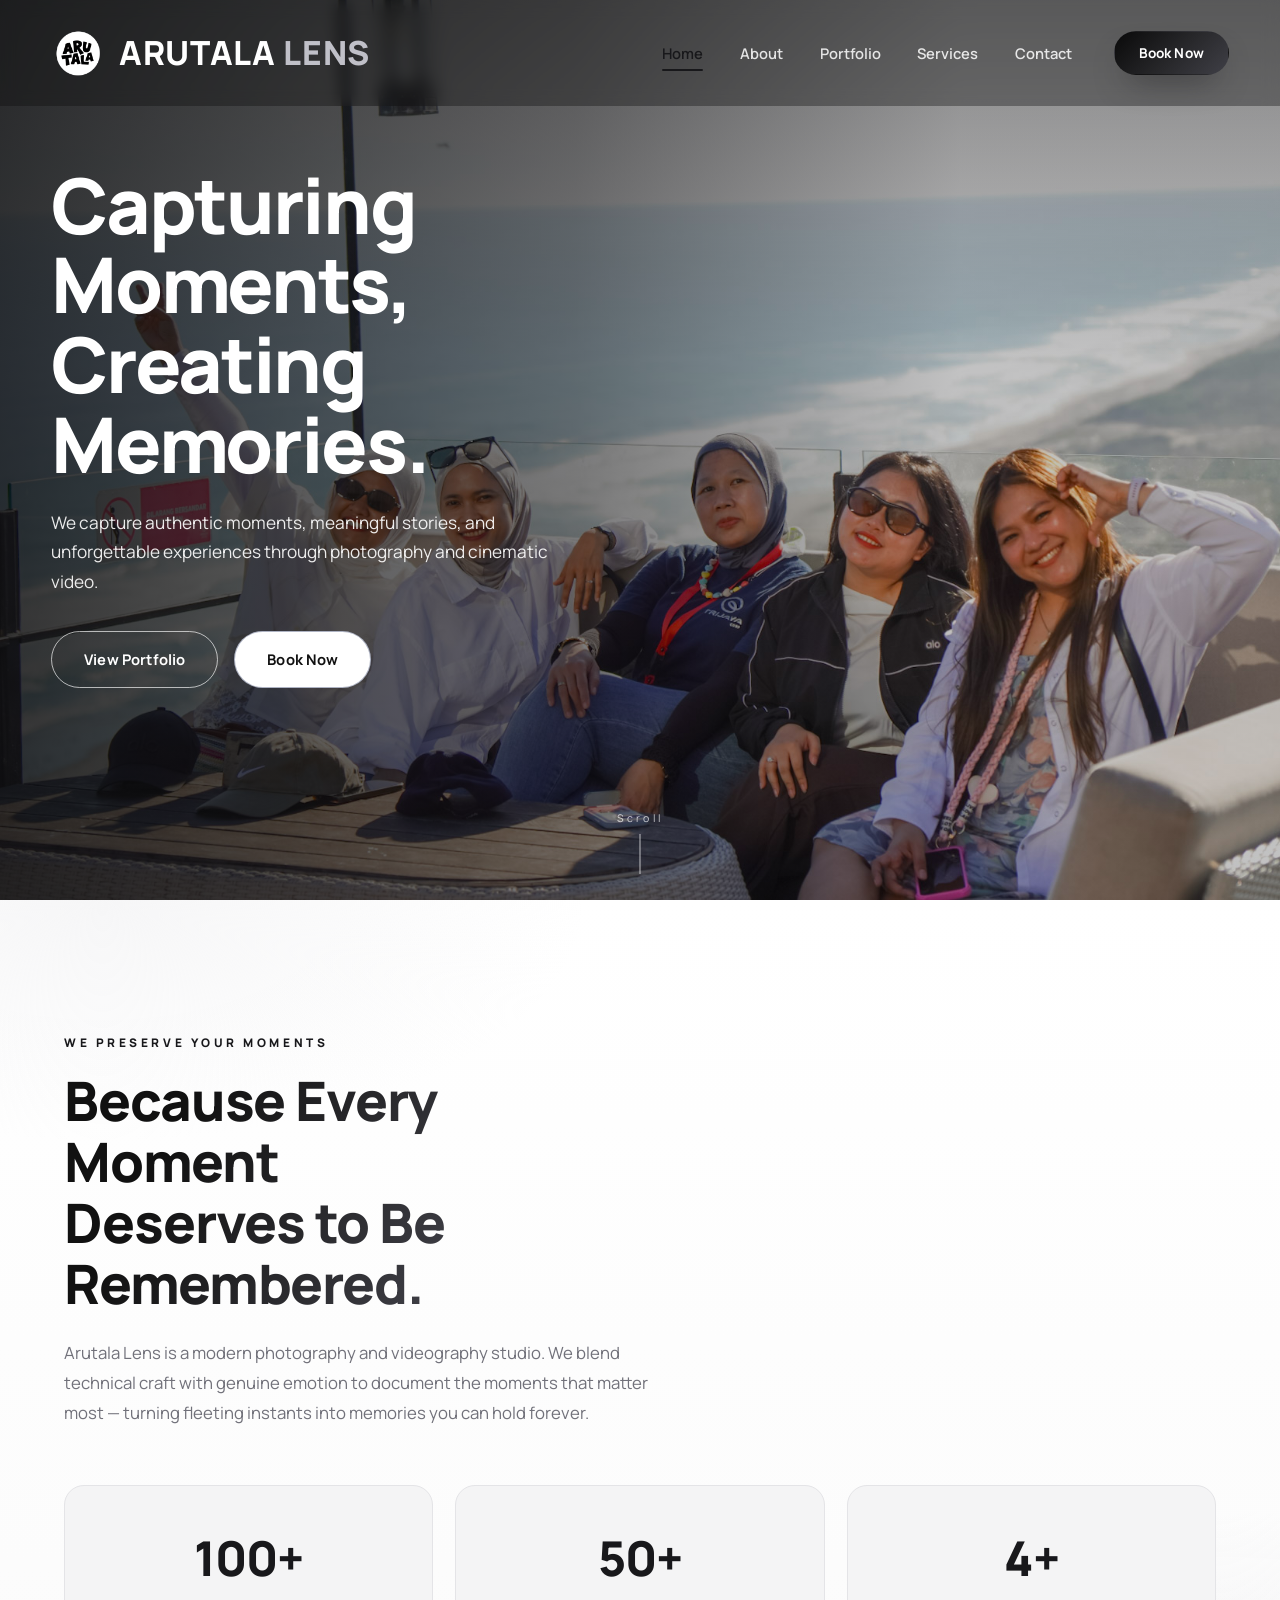
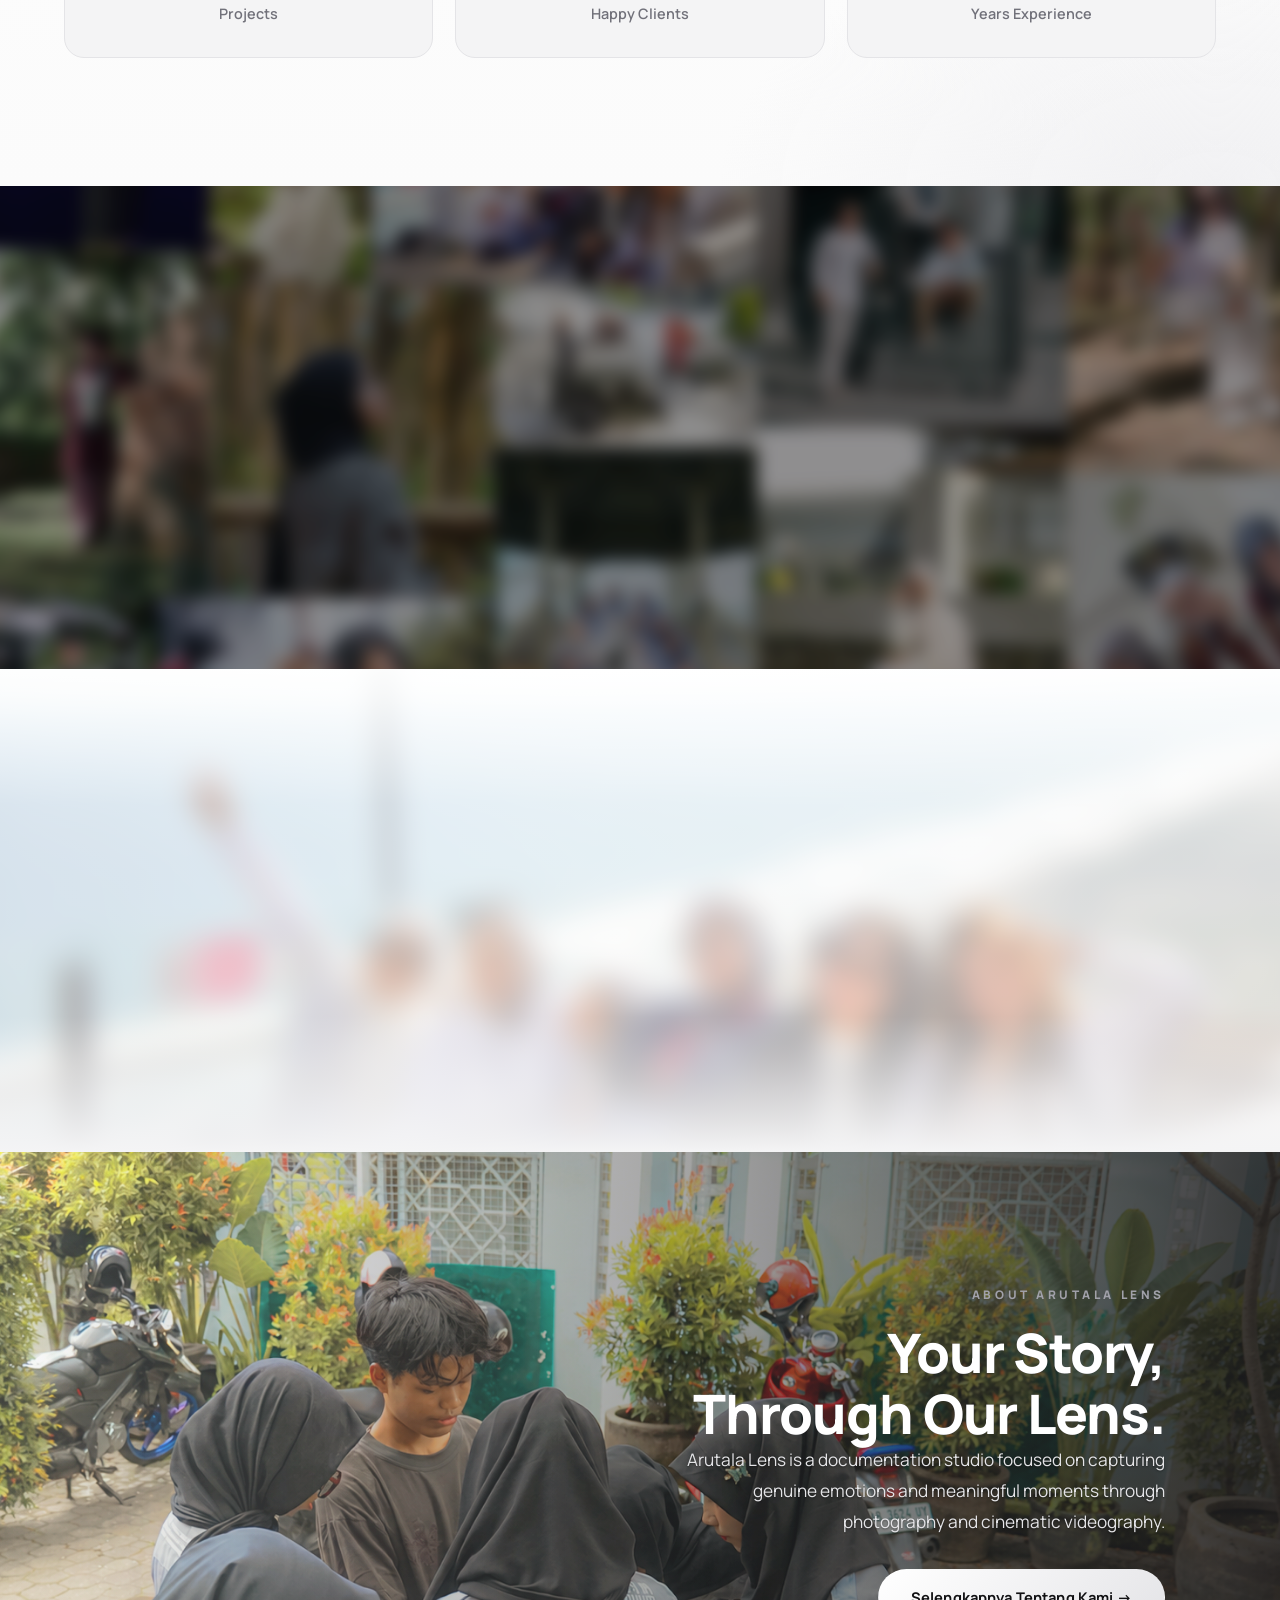
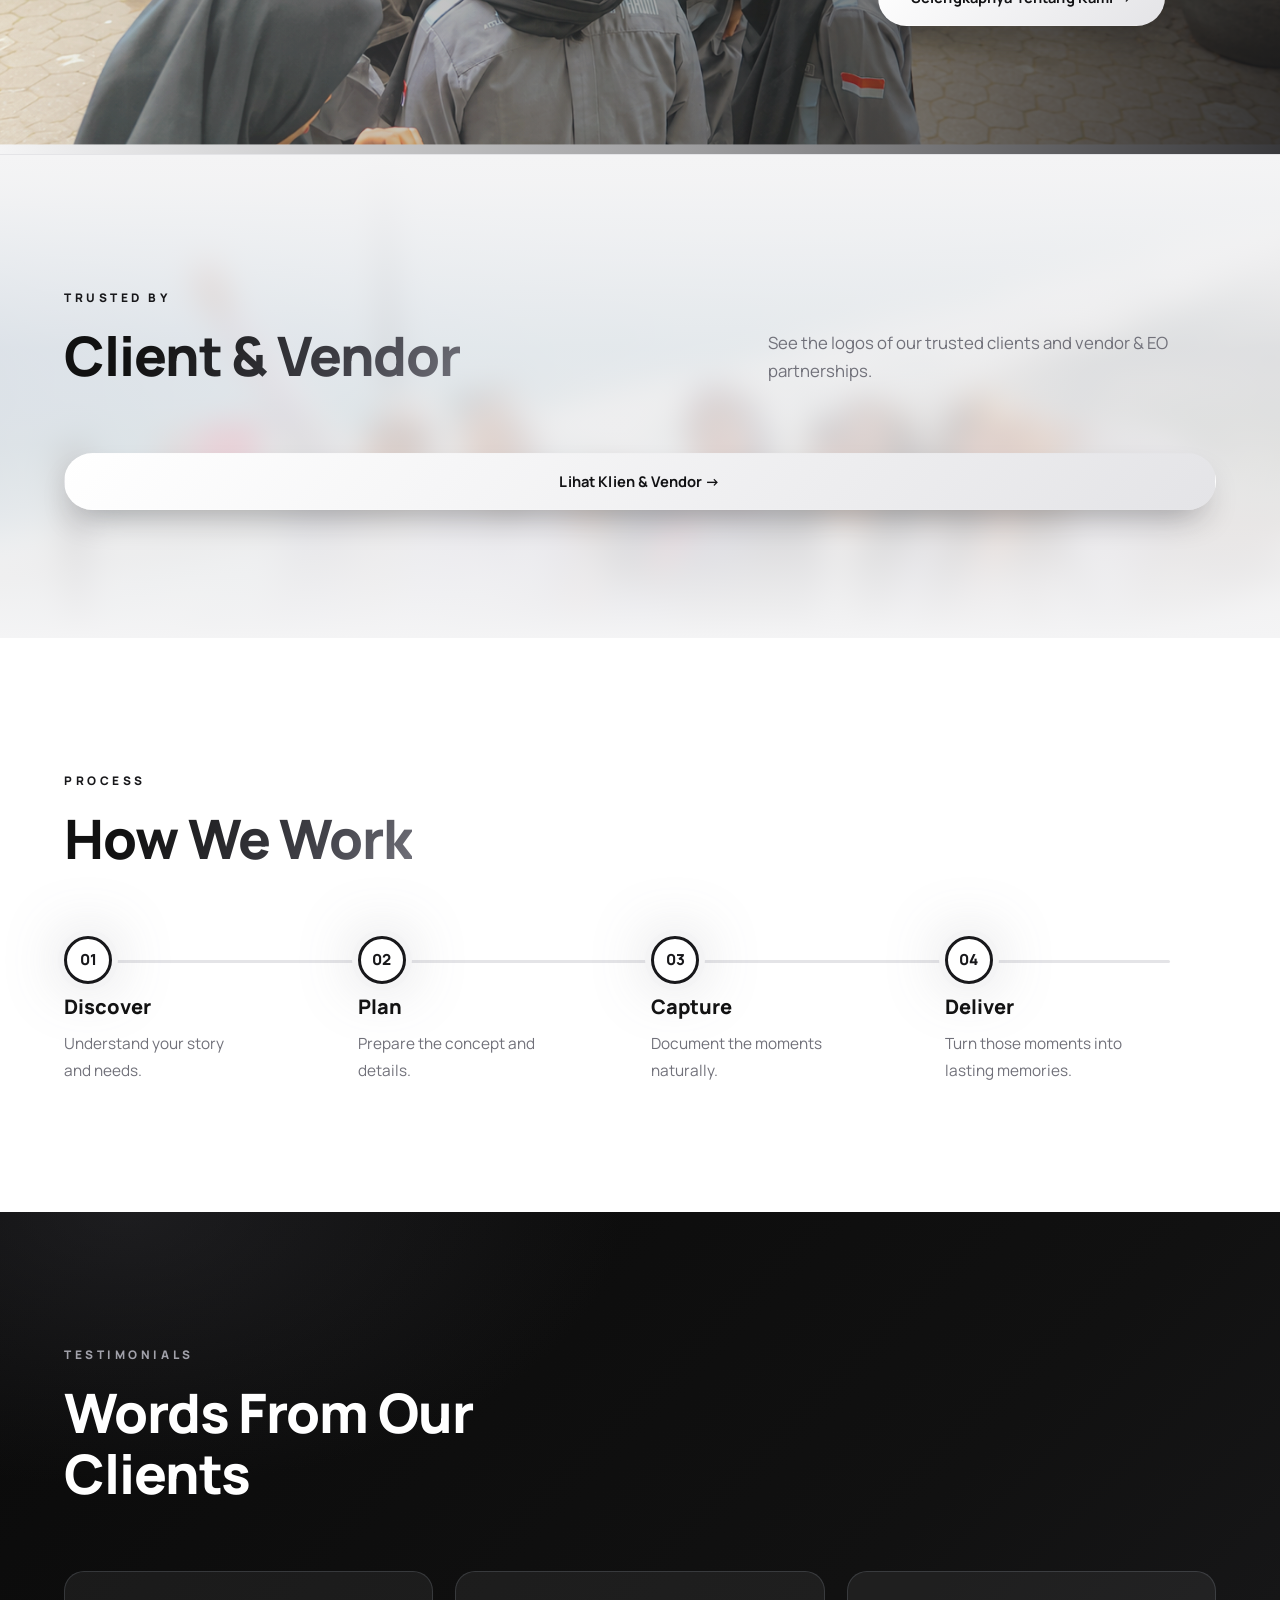
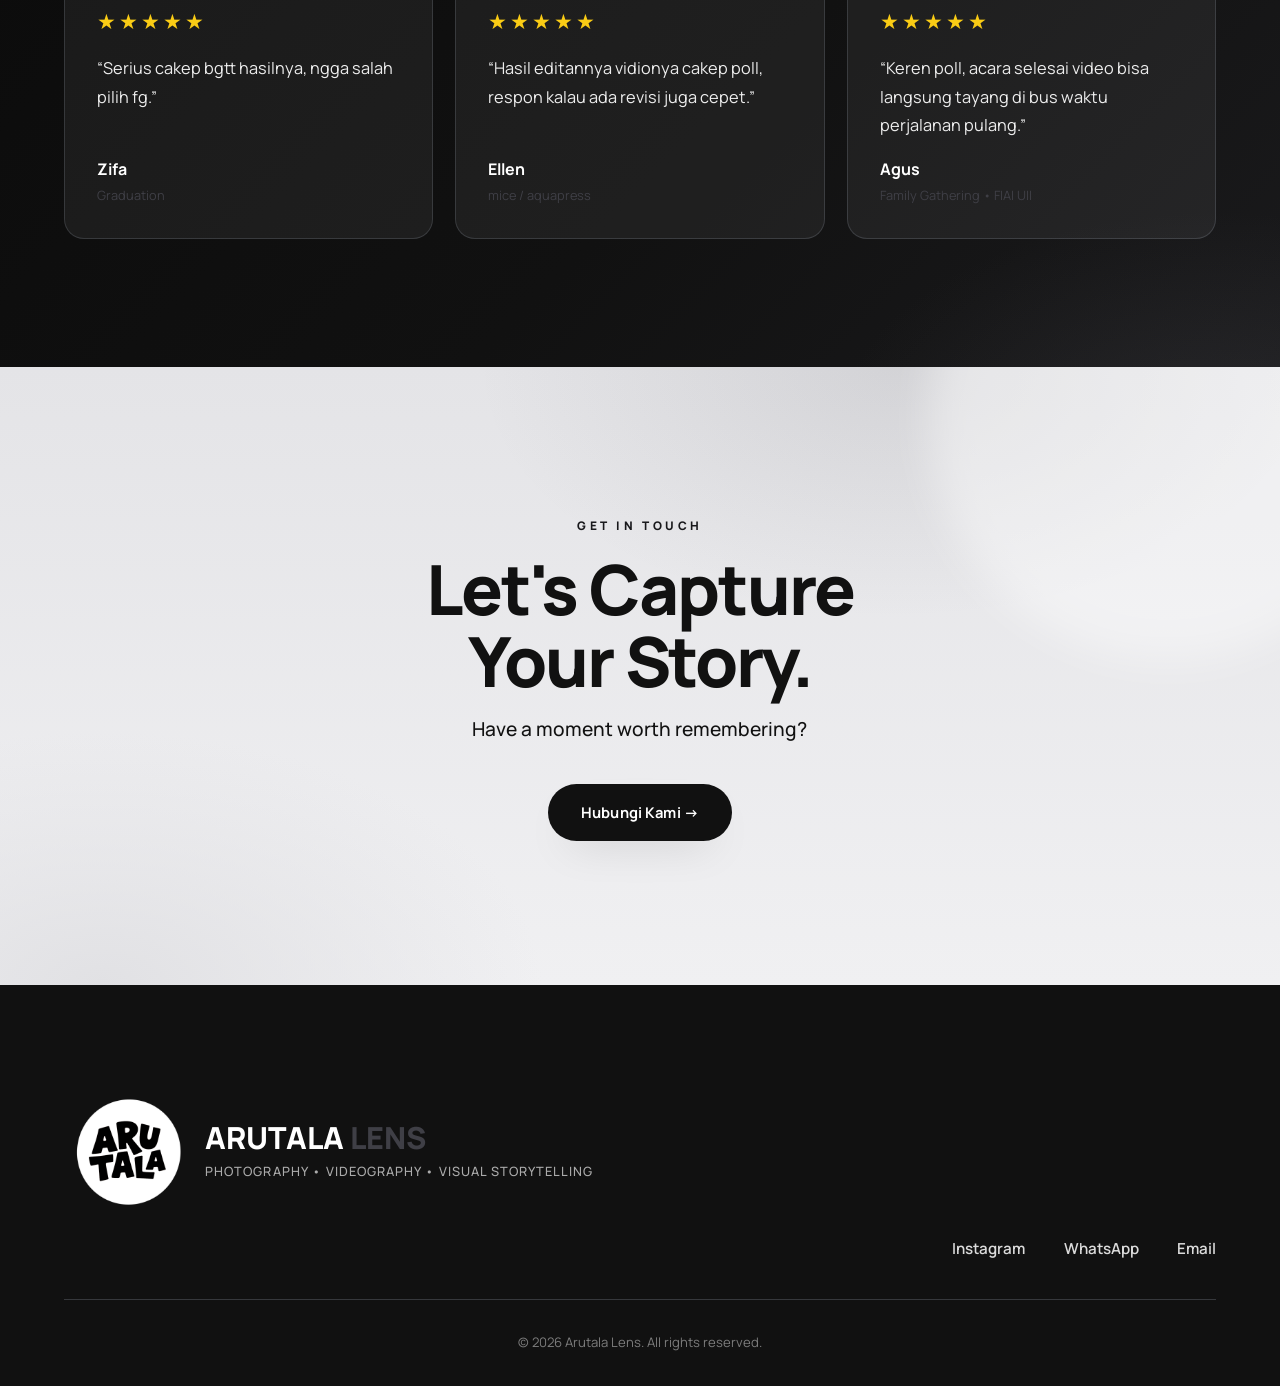
==== commit 6a19ea57: "Ganti video besar ke raw.githubusercontent + rapiin mobile media query" ====
--- a/index.html
+++ b/index.html
@@ -11,7 +11,7 @@
   <link rel="preconnect" href="https://fonts.gstatic.com" crossorigin />
   <link href="https://fonts.googleapis.com/css2?family=Manrope:wght@300;400;500;600;700;800&display=swap" rel="stylesheet" />
 
-  <link rel="stylesheet" href="css/style.css?v=117" />
+  <link rel="stylesheet" href="css/style.css?v=118" />
 </head>
 <body>
 
@@ -42,7 +42,7 @@
   <section class="hero" id="home">
     <div class="hero__bg" aria-hidden="true">
       <video class="hero__video" autoplay muted loop playsinline preload="auto" poster="img/hero-bg.jpg">
-        <source src="img/hero-video.mp4" type="video/mp4" />
+        <source src="https://raw.githubusercontent.com/adgwn/arutala-lens-v2/main/img/hero-video.mp4" type="video/mp4" />
       </video>
     </div>
     <div class="hero__shade" aria-hidden="true"></div>
--- a/css/style.css
+++ b/css/style.css
@@ -1329,6 +1329,18 @@
   .partners__grid { gap: 1rem; }
   .partners__row { flex-wrap: wrap; justify-content: center; }
   .cta__inner { grid-template-columns: 1fr; }
+
+  /* Tablet: About tidak lagi menempel kanan */
+  .about__text {
+    justify-self: center;
+    text-align: center;
+    margin-right: 0;
+    margin-left: 0;
+  }
+  .about--hero .about__grid {
+    justify-items: center;
+    text-align: center;
+  }
 }
 
 @media (max-width: 640px) {
@@ -1350,6 +1362,11 @@
   .cta__actions .btn { width: 100%; justify-content: center; }
   .footer__inner { flex-direction: column; align-items: flex-start; }
   .footer__links { gap: 1.8rem; }
+
+  /* Mobile: Hero About & teks */
+  .about--hero { min-height: auto; padding-top: 6.5rem; padding-bottom: 5rem; }
+  .about__text { padding: 0 0.5rem; }
+  .quote { padding: 1.4rem; }
 }
 /* ===== Judul terang untuk section dengan background gelap (multi-page) ===== */
 .services .section-title {
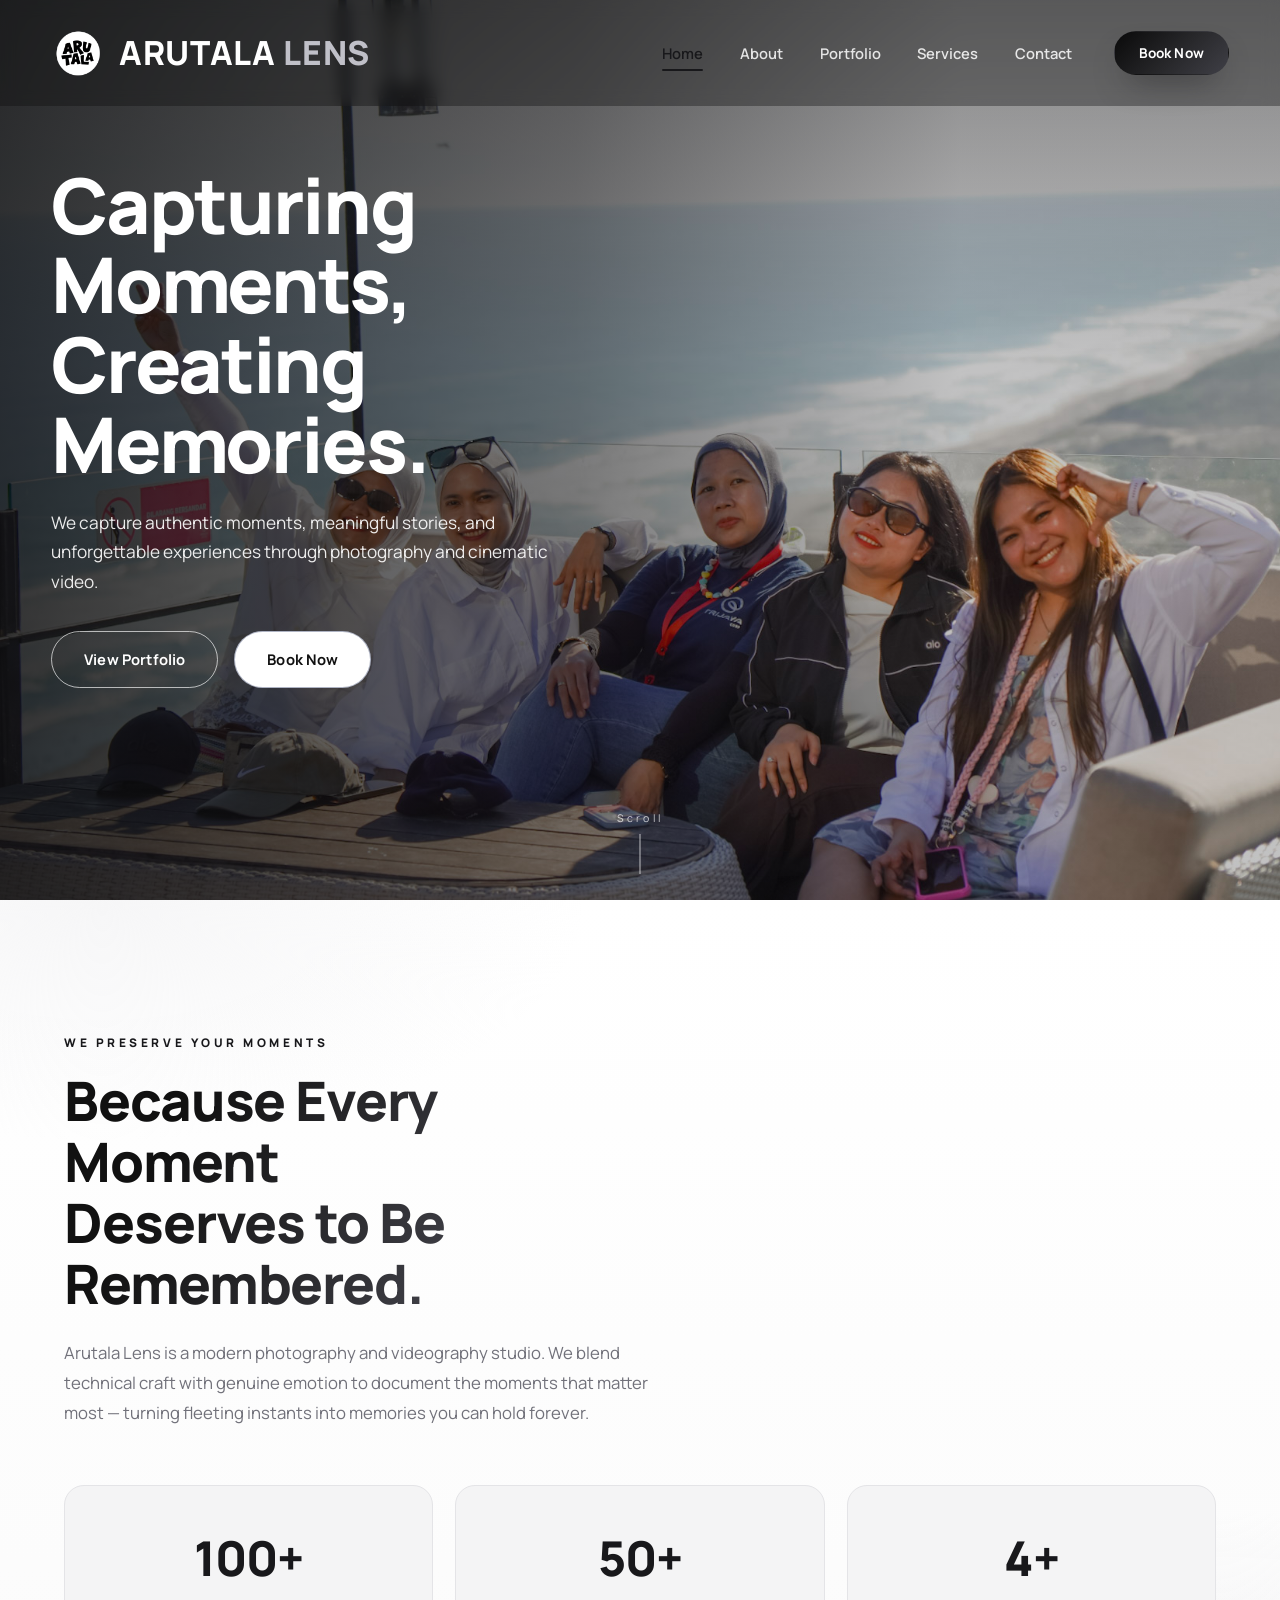
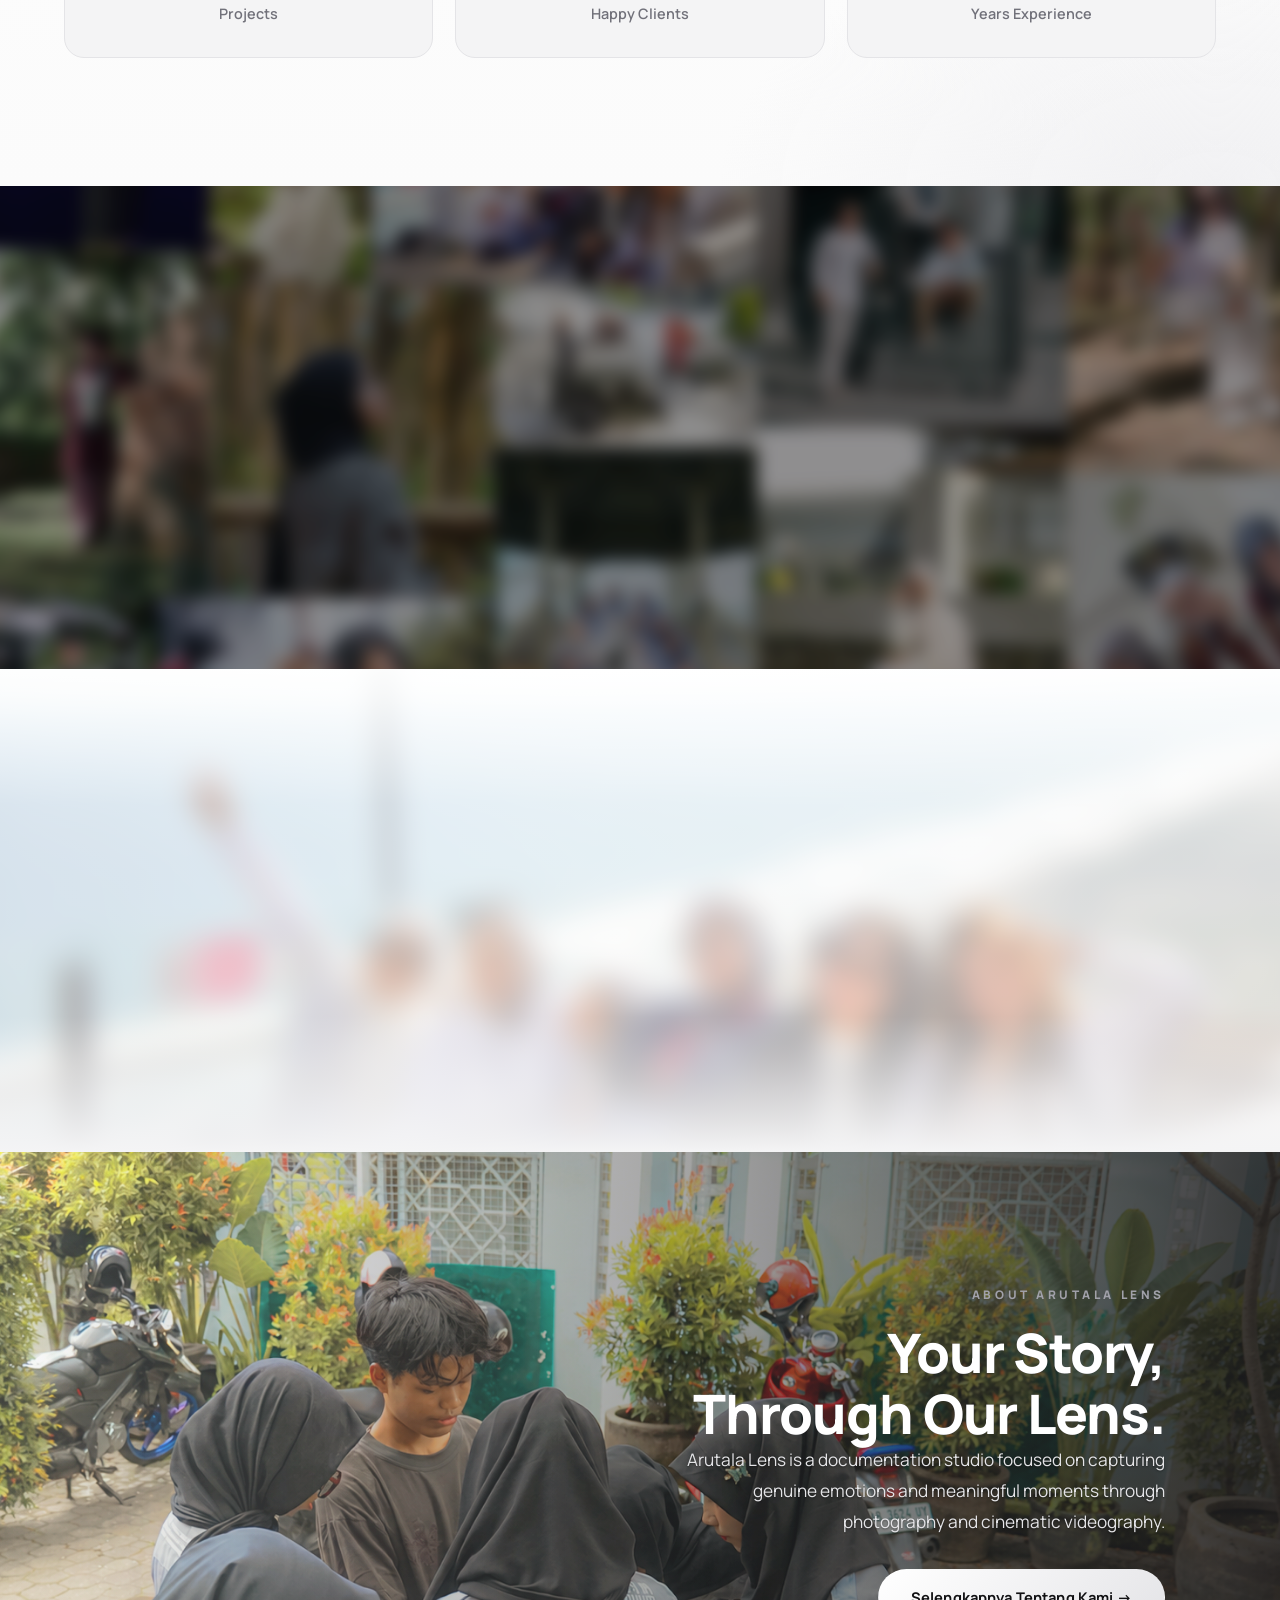
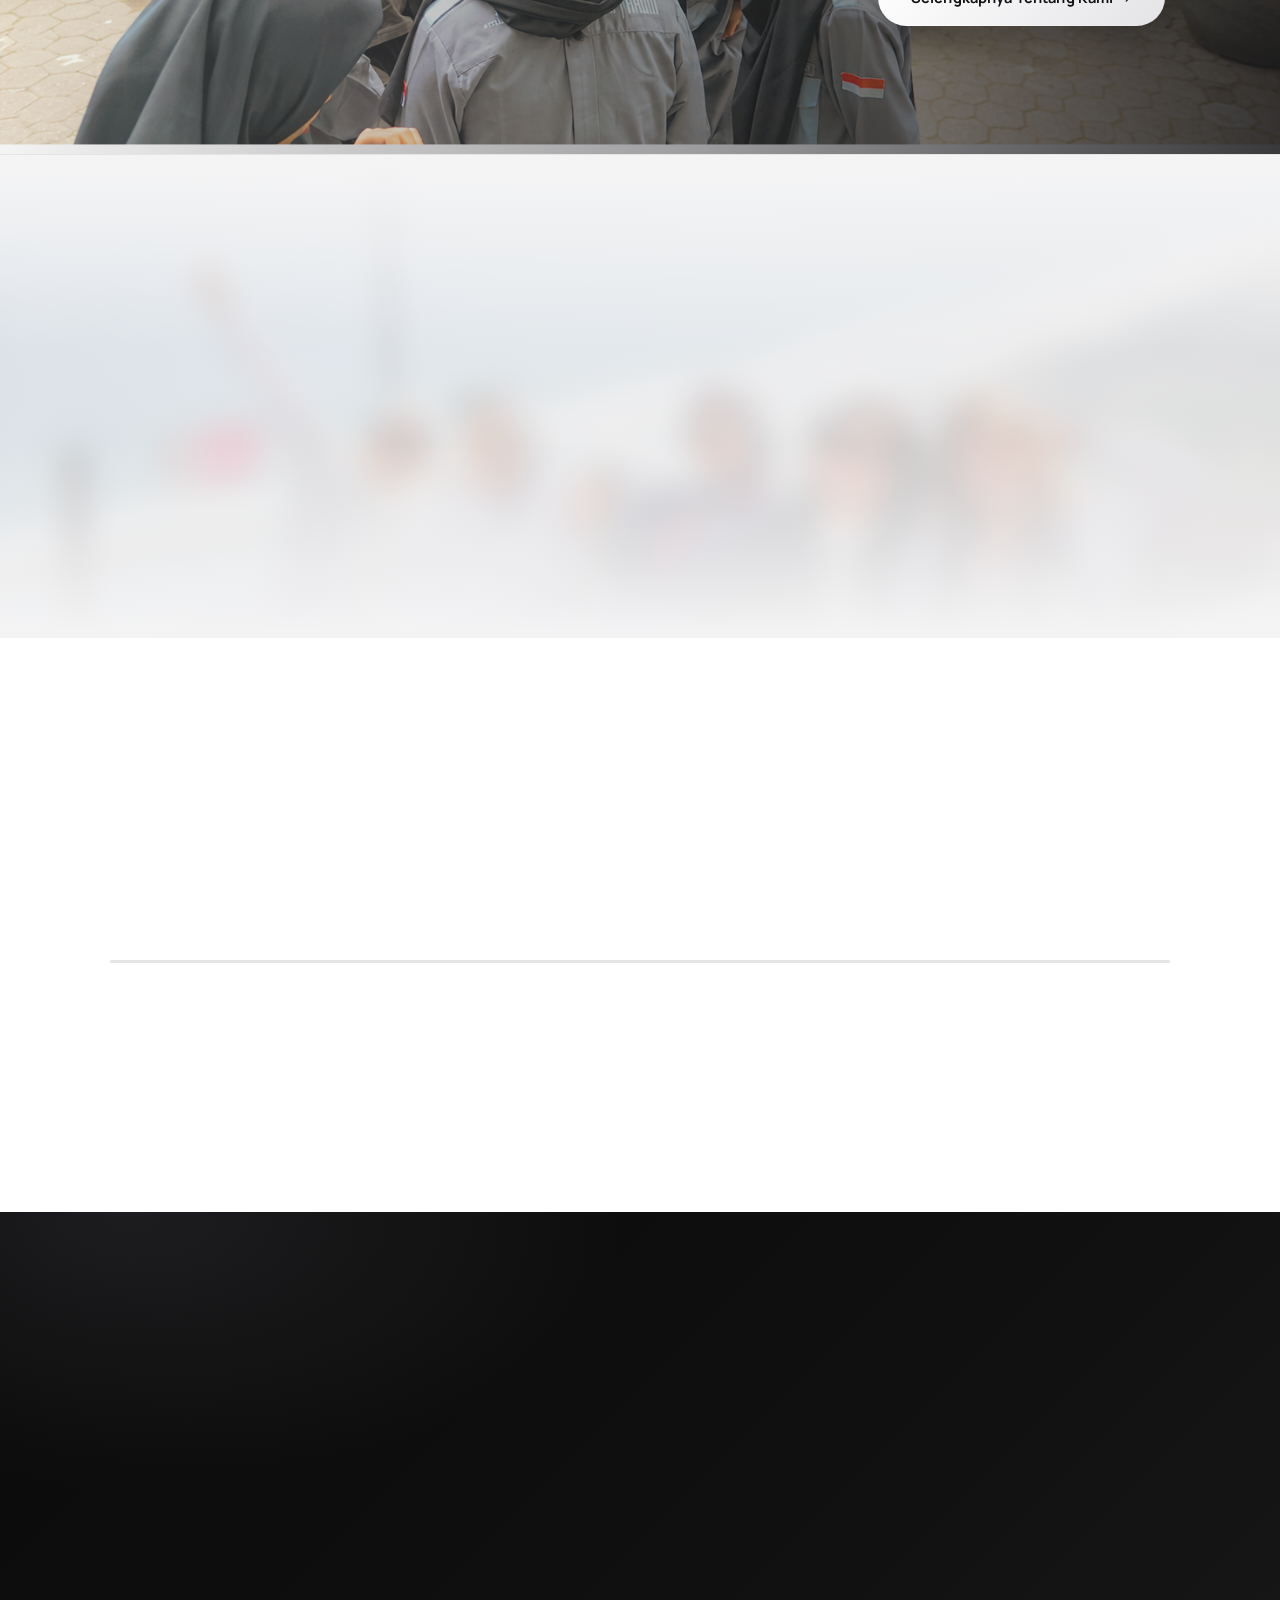
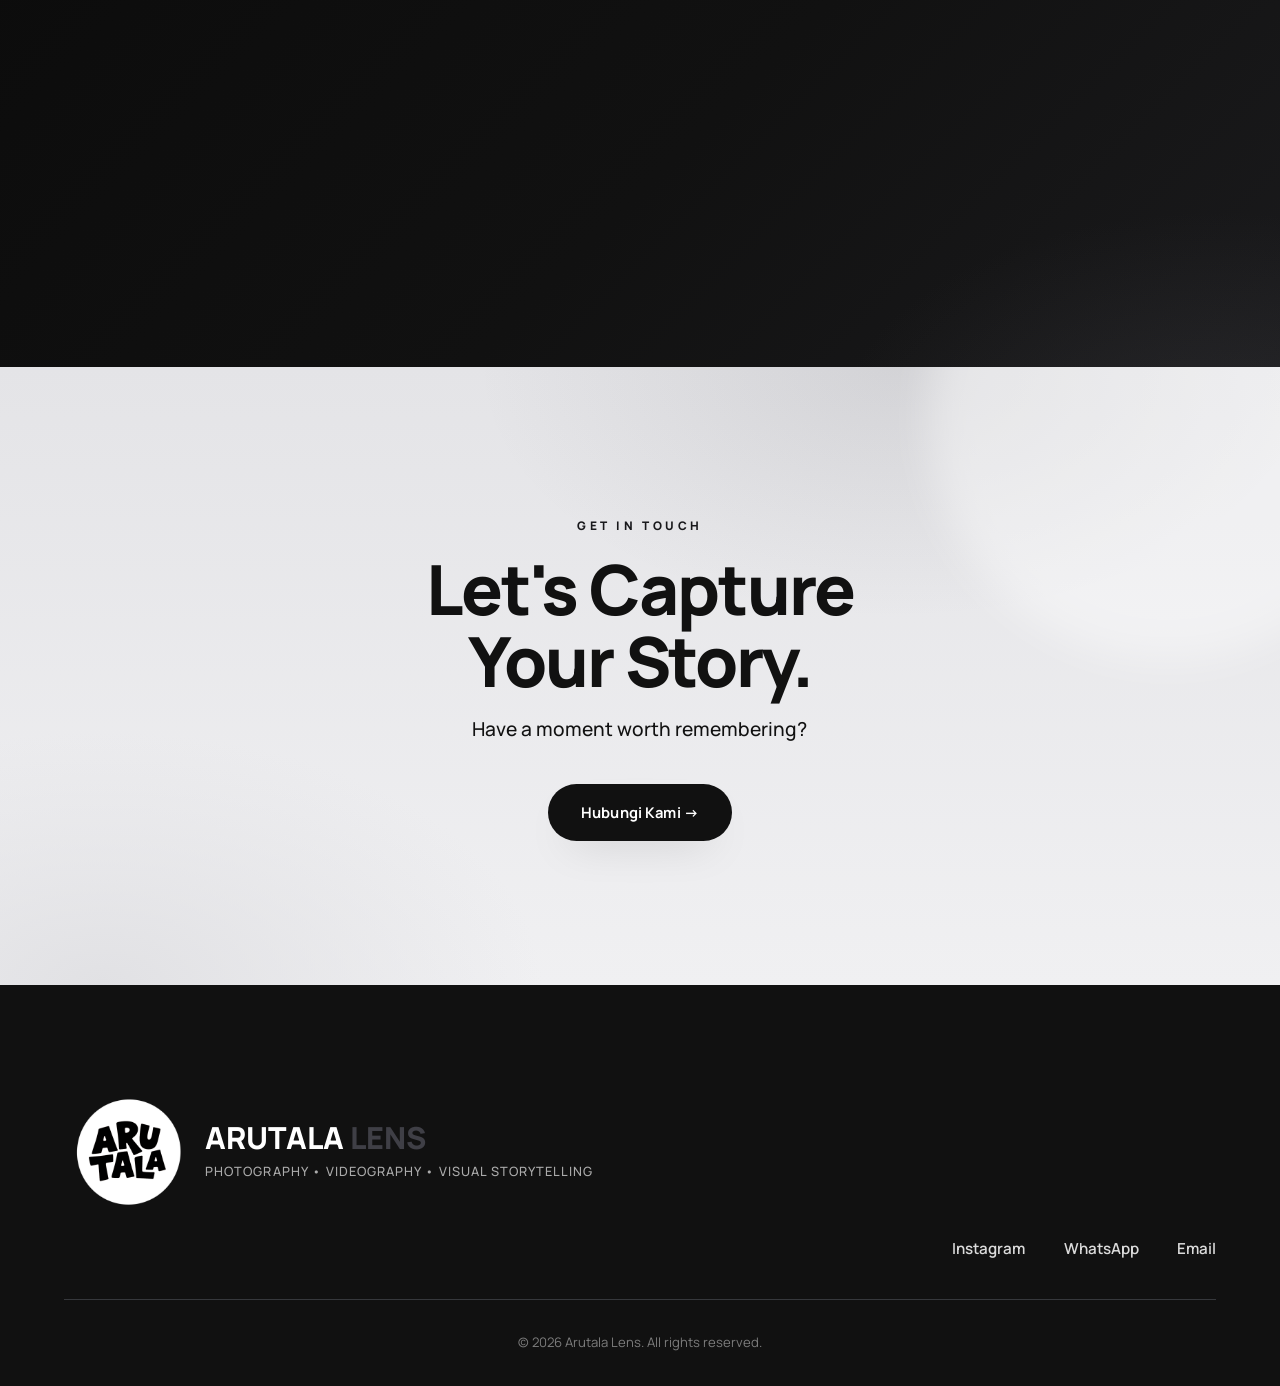
==== commit 47dc0c20: "perubahan" ====
--- a/index.html
+++ b/index.html
@@ -11,7 +11,7 @@
   <link rel="preconnect" href="https://fonts.gstatic.com" crossorigin />
   <link href="https://fonts.googleapis.com/css2?family=Manrope:wght@300;400;500;600;700;800&display=swap" rel="stylesheet" />
 
-  <link rel="stylesheet" href="css/style.css?v=118" />
+  <link rel="stylesheet" href="css/style.css?v=119" />
 </head>
 <body>
 
@@ -41,8 +41,9 @@
   <!-- ================= HERO ================= -->
   <section class="hero" id="home">
     <div class="hero__bg" aria-hidden="true">
+      <img class="hero__poster-img" src="img/hero-bg.jpg" alt="" />
       <video class="hero__video" autoplay muted loop playsinline preload="auto" poster="img/hero-bg.jpg">
-        <source src="https://raw.githubusercontent.com/adgwn/arutala-lens-v2/main/img/hero-video.mp4" type="video/mp4" />
+        <source src="img/hero-video.mp4" type="video/mp4" />
       </video>
     </div>
     <div class="hero__shade" aria-hidden="true"></div>
--- a/css/style.css
+++ b/css/style.css
@@ -32,6 +32,8 @@
 html {
   scroll-behavior: smooth;
   scroll-padding-top: var(--nav-h);
+  overflow-x: hidden;
+  overflow-x: clip;
 }
 
 body {
@@ -41,6 +43,7 @@
   line-height: 1.65;
   -webkit-font-smoothing: antialiased;
   overflow-x: hidden;
+  overflow-x: clip;
 }
 
 img { display: block; max-width: 100%; }
@@ -265,6 +268,13 @@
 .hero__video {
   width: 100%; height: 100%;
   object-fit: cover;
+}
+.hero__poster-img {
+  position: absolute;
+  inset: 0;
+}
+.hero__video {
+  position: relative;
 }
 .hero__shade {
   position: absolute;
@@ -1367,6 +1377,14 @@
   .about--hero { min-height: auto; padding-top: 6.5rem; padding-bottom: 5rem; }
   .about__text { padding: 0 0.5rem; }
   .quote { padding: 1.4rem; }
+
+  /* Mobile: perapian umum */
+  .section-title { max-width: 100%; }
+  .section-head { margin-bottom: 2.4rem; }
+  .quote { text-align: center; align-items: center; }
+  .quote blockquote { font-size: 1.02rem; line-height: 1.6; }
+  .intro__stats > * { padding: 1.4rem 0.5rem; }
+  .btn { max-width: 100%; }
 }
 /* ===== Judul terang untuk section dengan background gelap (multi-page) ===== */
 .services .section-title {
